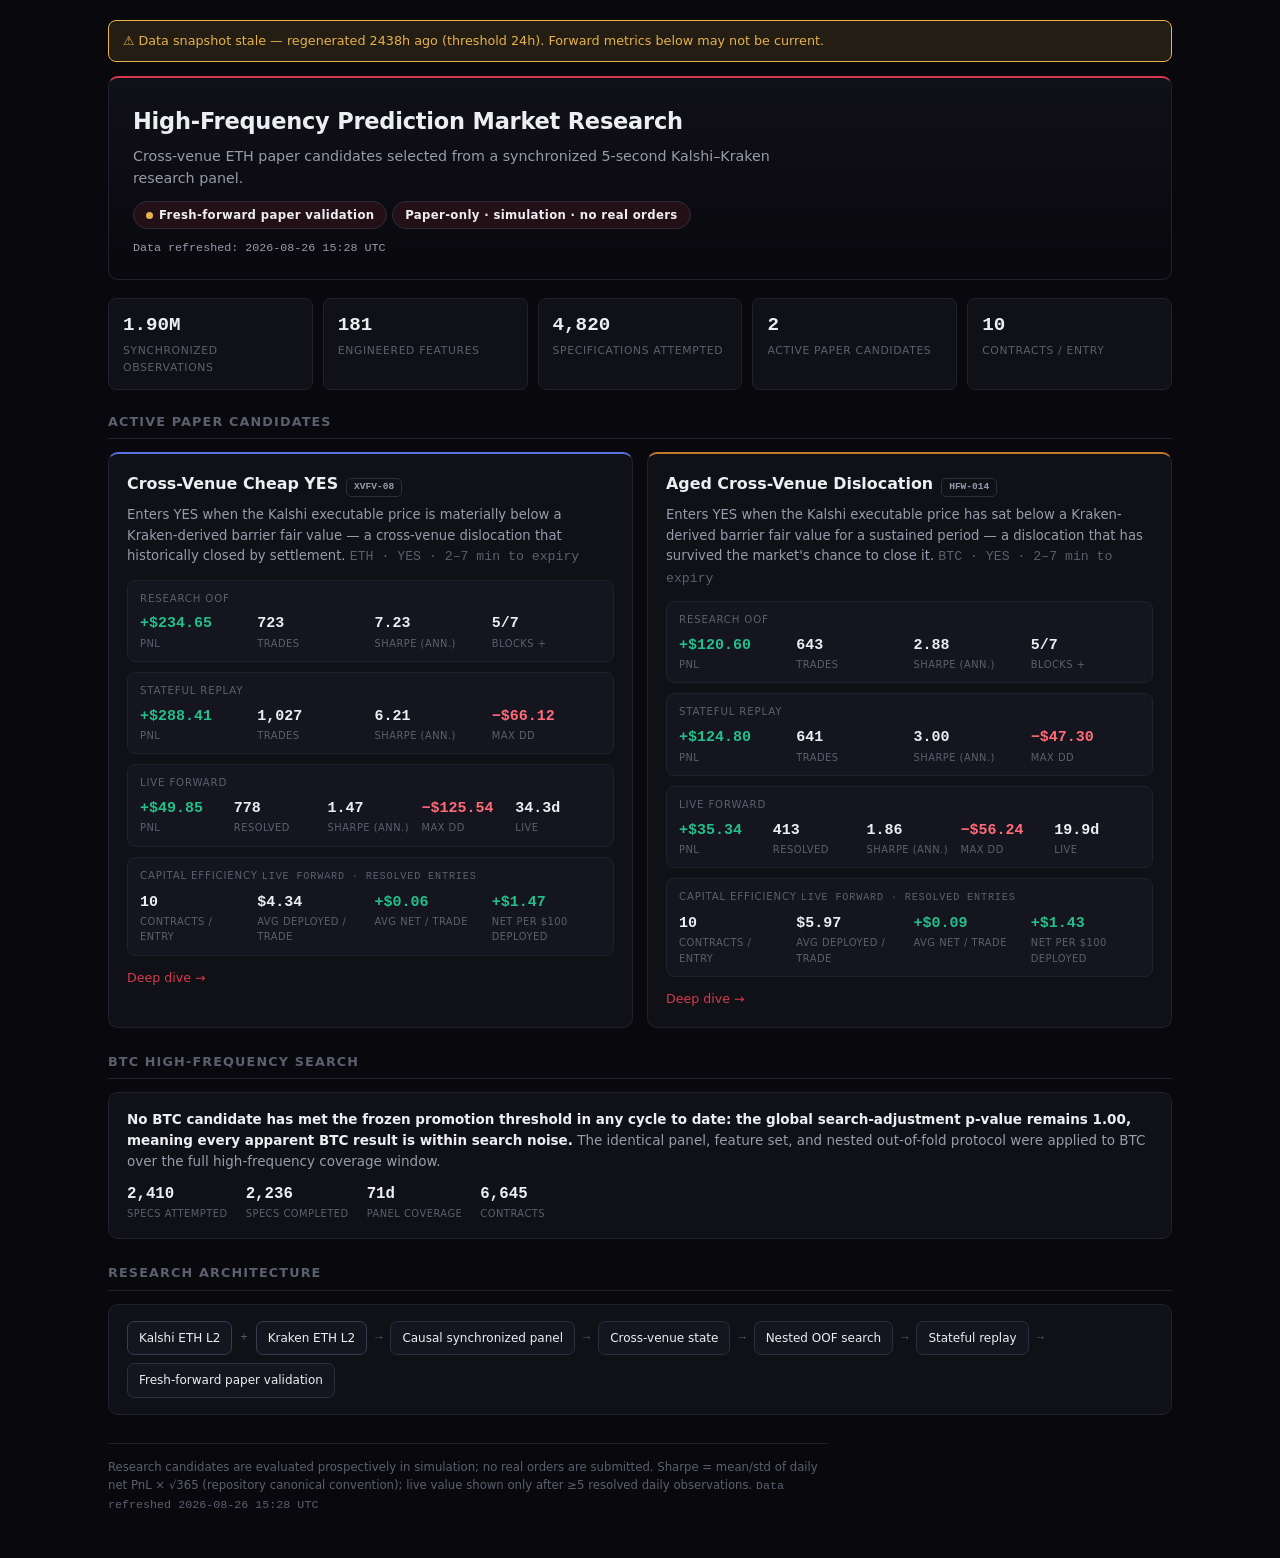
==== dashboard/index.html @ 1d4e5007 "Initial public release Curated public subset of a private prediction-market research system.  Contai" ====
<!DOCTYPE html>
<html lang="en">
<head>
<meta charset="utf-8">
<meta name="viewport" content="width=device-width,initial-scale=1">
<title>High-Frequency Prediction Market Research — WSS</title>
<link rel="stylesheet" href="style.css">
</head>
<body>
<div class="wrap">

<div id="stale-banner" style="display:none"></div>

<div class="hero">
  <h1>High-Frequency Prediction Market Research</h1>
  <p class="sub">Cross-venue ETH paper candidates selected from a synchronized
  5-second Kalshi–Kraken research panel.</p>
  <span class="chip"><span class="dot"></span>Fresh-forward paper validation</span>
  <span class="chip">Paper-only · simulation · no real orders</span>
  <div id="refreshed" class="mono" style="margin-top:10px;font-size:.78em;color:#969cab"></div>
</div>

<div class="metrics">
  <div class="metric"><div class="v" id="hd-obs">—</div><div class="k">Synchronized observations</div></div>
  <div class="metric"><div class="v" id="hd-feat">—</div><div class="k">Engineered features</div></div>
  <div class="metric"><div class="v" id="hd-specs">—</div><div class="k">Specifications attempted</div></div>
  <div class="metric"><div class="v" id="hd-active">—</div><div class="k">Active paper candidates</div></div>
  <div class="metric"><div class="v" id="hd-scale">—</div><div class="k" id="hd-scale-k">Contracts / entry</div></div>
</div>

<section>
  <h3>Active Paper Candidates</h3>
  <div class="cards" id="cards"></div>
</section>


<section>
  <h3>BTC High-Frequency Search</h3>
  <div class="panel">
    <p><b id="btc-outcome">—</b>
    The identical panel, feature set, and nested out-of-fold protocol were applied to BTC
    over the full high-frequency coverage window.</p>
    <div class="btc-facts">
      <div class="m"><div class="v mono" id="btc-att">—</div><div class="k">Specs attempted</div></div>
      <div class="m"><div class="v mono" id="btc-ok">—</div><div class="k">Specs completed</div></div>
      <div class="m"><div class="v mono" id="btc-days">—</div><div class="k">Panel coverage</div></div>
      <div class="m"><div class="v mono" id="btc-ctr">—</div><div class="k">Contracts</div></div>
    </div>
  </div>
</section>

<section>
  <h3>Research Architecture</h3>
  <div class="panel">
    <div class="arch">
      <span class="node src">Kalshi ETH L2</span>
      <span class="plus">+</span>
      <span class="node src">Kraken ETH L2</span>
      <span class="arrow">→</span>
      <span class="node">Causal synchronized panel</span>
      <span class="arrow">→</span>
      <span class="node">Cross-venue state</span>
      <span class="arrow">→</span>
      <span class="node">Nested OOF search</span>
      <span class="arrow">→</span>
      <span class="node">Stateful replay</span>
      <span class="arrow">→</span>
      <span class="node">Fresh-forward paper validation</span>
    </div>
  </div>
</section>

<p class="footer-note">Research candidates are evaluated prospectively in simulation;
no real orders are submitted. <span id="sharpe-note"></span>
<span id="gen-ts" class="mono"></span></p>

</div>
<script>
fetch('hf_forward_v1_data.json').then(r=>r.json()).then(D=>{
  document.getElementById('sharpe-note').textContent = D.sharpe_note + ' ';
  // freshness policy: label the refresh time; flag stale snapshots explicitly
  const gen = new Date(D.generated_utc);
  const ageH = (Date.now() - gen.getTime()) / 3.6e6;
  const fmt = gen.toISOString().slice(0,16).replace('T',' ') + ' UTC';
  document.getElementById('refreshed').textContent = 'Data refreshed: ' + fmt;
  document.getElementById('gen-ts').textContent = 'Data refreshed ' + fmt;
  if (D.headline) {
    document.getElementById('hd-scale').textContent = D.headline.contracts_per_entry ?? '—';
    document.getElementById('hd-scale-k').textContent = D.headline.contracts_per_entry_label || 'Contracts / entry';
  }
  if (ageH > (D.stale_after_hours || 24)) {
    const b = document.getElementById('stale-banner');
    b.style.display = 'block';
    b.style.cssText = 'display:block;border:1px solid #e7b24a;background:rgba(231,178,74,.12);'
      + 'color:#e7b24a;border-radius:8px;padding:10px 14px;margin-bottom:14px;font-size:.85em';
    b.textContent = '⚠ Data snapshot stale — regenerated ' + Math.floor(ageH)
      + 'h ago (threshold ' + (D.stale_after_hours || 24) + 'h). Forward metrics below may not be current.';
  }
  const order = ['xvfv_cheap_yes_hf_v0','hfw017_spx_eth_v0','hfw014_rpq_btc_v0'];
  const cls = {xvfv_cheap_yes_hf_v0:'cand-a', hfw017_spx_eth_v0:'cand-b', hfw014_rpq_btc_v0:'cand-c'};
  const money = v => (v>=0?'+':'−') + '$' + Math.abs(v).toFixed(2);
  const cardHtml = (id,c) => {
    const f=c.forward, r=c.research_oof, p=c.replay;
    const live = f.state==='live';
    const sharpeLive = f.sharpe_ann==null ? '—' : f.sharpe_ann.toFixed(2);
    return `<div class="card ${cls[id]}">
      <h2>${c.title} <span class="code">${c.code}</span></h2>
      <p class="mech">${c.mechanism} <span class="mono" style="color:var(--muted)">${c.asset} · ${c.side} · ${c.window}</span></p>
      <div class="mgroups">
        <div class="mgroup"><div class="glabel">Research OOF</div>
          <div class="mrow">
            <div class="m"><div class="v ${r.pnl_usd>=0?'pos':'neg'}">${money(r.pnl_usd)}</div><div class="k">PnL</div></div>
            <div class="m"><div class="v">${r.trades.toLocaleString()}</div><div class="k">Trades</div></div>
            <div class="m"><div class="v">${r.sharpe_ann.toFixed(2)}</div><div class="k">Sharpe (ann.)</div></div>
            <div class="m"><div class="v">${r.blocks_positive}</div><div class="k">Blocks +</div></div>
          </div></div>
        <div class="mgroup"><div class="glabel">Stateful replay</div>
          <div class="mrow">
            <div class="m"><div class="v ${p.pnl_usd>=0?'pos':'neg'}">${money(p.pnl_usd)}</div><div class="k">PnL</div></div>
            <div class="m"><div class="v">${p.trades.toLocaleString()}</div><div class="k">Trades</div></div>
            <div class="m"><div class="v">${p.sharpe_ann.toFixed(2)}</div><div class="k">Sharpe (ann.)</div></div>
            <div class="m"><div class="v neg">${money(p.max_drawdown_usd)}</div><div class="k">Max DD</div></div>
          </div></div>
        <div class="mgroup"><div class="glabel">Live forward</div>
          <div class="mrow five">
            <div class="m"><div class="v ${live?(f.cum_pnl_usd>=0?'pos':'neg'):'na'}">${money(f.cum_pnl_usd)}</div><div class="k">PnL</div></div>
            <div class="m"><div class="v ${live?'':'na'}">${f.resolved_trades}</div><div class="k">Resolved</div></div>
            <div class="m"><div class="v ${f.sharpe_ann==null?'na':''}">${sharpeLive}</div><div class="k">Sharpe (ann.)</div></div>
            <div class="m"><div class="v ${live?'neg':'na'}">${money(f.max_drawdown_usd)}</div><div class="k">Max DD</div></div>
            <div class="m"><div class="v">${f.days_live!=null?f.days_live+'d':'—'}</div><div class="k">Live</div></div>
          </div>
          ${live? '' : '<div class="await"><span class="dot"></span>Awaiting resolved observations · inception ' + (f.inception_utc||'').slice(0,16).replace('T',' ') + 'Z</div>'}
        </div>
        ${live? `<div class="mgroup"><div class="glabel">Capital efficiency <span class="mono" style="color:var(--muted);font-weight:400">live forward · resolved entries</span></div>
          <div class="mrow">
            <div class="m"><div class="v">${f.contracts_per_entry}</div><div class="k">Contracts / entry</div></div>
            <div class="m"><div class="v">$${(f.avg_capital_deployed_usd??0).toFixed(2)}</div><div class="k">Avg deployed / trade</div></div>
            <div class="m"><div class="v ${f.avg_net_per_trade_usd>=0?'pos':'neg'}">${f.avg_net_per_trade_usd==null?'—':money(f.avg_net_per_trade_usd)}</div><div class="k">Avg net / trade</div></div>
            <div class="m" title="Net paper PnL divided by gross cash deployed across resolved entries. Capital may be reused across sequential trades, so this is a capital-efficiency metric, not a portfolio-period return."><div class="v ${f.net_per_100_deployed>=0?'pos':'neg'}">${f.net_per_100_deployed==null?'—':money(f.net_per_100_deployed)}</div><div class="k">Net per $100 deployed</div></div>
          </div></div>` : ''}
      </div>
      <div class="more"><a href="candidate_${id}.html">Deep dive →</a></div>
    </div>`;
  };
  const activeIds = D.active_candidates || order;
  const keep = ids => order.filter(id => ids.includes(id));
  document.getElementById('cards').innerHTML =
    keep(activeIds).map(id => cardHtml(id, D.candidates[id])).join('');
  const setTxt = (id,v) => { const e=document.getElementById(id); if(e&&v!=null) e.textContent=v; };
  setTxt('hd-obs',   D.headline.synchronized_observations);
  setTxt('hd-feat',  D.headline.engineered_features);
  setTxt('hd-specs', (D.headline.specifications_attempted||0).toLocaleString());
  if (D.btc_section) {
    setTxt('btc-outcome', D.btc_section.outcome);
    setTxt('btc-att',  (D.btc_section.attempted_specs||0).toLocaleString());
    setTxt('btc-ok',   (D.btc_section.successful_specs||0).toLocaleString());
    const pm = /\((\d+) days, ([\d,]+) contracts\)/.exec(D.btc_section.panel||'');
    if (pm) { setTxt('btc-days', pm[1]+'d'); setTxt('btc-ctr', pm[2]); }
  }
  const hdActive = document.getElementById('hd-active');
  if (hdActive) hdActive.textContent = activeIds.length;
});
</script>
</body>
</html>
---- dashboard/style.css ----
/* WSS HF forward dashboard — extends the brand tokens of research_v1.
   Candidate identity colors validated (dataviz six checks, dark surface):
   XVFV-08 #5d6fe0. */
:root{
  --bg:#08080d;--bg2:#101017;--bg3:#15151f;--surface3:#1c1c28;
  --bd:#21212e;--bd2:#2d2d3e;
  --txt:#edeef2;--dim:#969cab;--muted:#5a606e;
  --pos:#23c08a;--neg:#ff6b78;--warn:#e7b24a;
  --accent:#d6394d;--accent-soft:rgba(214,57,77,.12);
  --cand-a:#5d6fe0;--cand-b:#2e9e7a;--cand-c:#c07a2e;
  --mono:'SF Mono','Fira Code','Consolas','Courier New',monospace}
*{box-sizing:border-box;margin:0;padding:0}
html{scroll-behavior:smooth}
body{font-family:system-ui,-apple-system,BlinkMacSystemFont,'Segoe UI',sans-serif;
  background:var(--bg);color:var(--txt);line-height:1.55;font-size:15px;-webkit-text-size-adjust:100%}
a{color:var(--accent);text-decoration:none}a:hover{text-decoration:underline}
a:focus-visible{outline:2px solid var(--accent);outline-offset:2px;border-radius:3px}
.wrap{max-width:1100px;margin:0 auto;padding:20px 18px 44px}
.mono{font-family:var(--mono)}

/* hero */
.hero{border:1px solid var(--bd);border-top:2px solid var(--accent);border-radius:10px;
  background:linear-gradient(180deg,var(--bg2),var(--bg));padding:26px 24px 22px;margin-bottom:18px}
.hero h1{font-size:1.5em;letter-spacing:-.01em;margin-bottom:6px}
.hero .sub{color:var(--dim);max-width:640px;font-size:.95em}
.chip{display:inline-flex;align-items:center;gap:6px;margin-top:12px;padding:4px 12px;
  border:1px solid var(--bd2);border-radius:999px;background:var(--accent-soft);
  color:var(--txt);font-size:.78em;font-weight:600;letter-spacing:.03em}
.chip .dot{width:7px;height:7px;border-radius:50%;background:var(--warn)}

/* headline metric strip */
.metrics{display:grid;grid-template-columns:repeat(auto-fit,minmax(150px,1fr));gap:10px;margin:16px 0 22px}
.metric{border:1px solid var(--bd);border-radius:8px;background:var(--bg2);padding:12px 14px}
.metric .v{font-family:var(--mono);font-size:1.28em;font-weight:700}
.metric .k{color:var(--muted);font-size:.72em;text-transform:uppercase;letter-spacing:.06em;margin-top:2px}

/* candidate cards */
.cards{display:grid;grid-template-columns:repeat(auto-fit,minmax(320px,1fr));gap:14px;margin-bottom:22px}
.card{border:1px solid var(--bd);border-radius:10px;background:var(--bg2);padding:18px;display:flex;flex-direction:column}
.card.cand-a{border-top:2px solid var(--cand-a)}
.card.cand-b{border-top:2px solid var(--cand-b)}
.card.cand-c{border-top:2px solid var(--cand-c)}

.card h2{font-size:1.06em;display:flex;align-items:baseline;gap:8px;flex-wrap:wrap}
.card h2 .code,h1 .code{font-family:var(--mono);font-size:.6em;color:var(--dim);
  border:1px solid var(--bd2);border-radius:5px;padding:1px 7px;vertical-align:middle}
.card .mech{color:var(--dim);font-size:.88em;margin:8px 0 12px}
.mgroups{display:grid;gap:10px}
.mgroup{border:1px solid var(--bd);border-radius:8px;background:var(--bg3);padding:10px 12px}
.mgroup .glabel{font-size:.68em;letter-spacing:.08em;text-transform:uppercase;color:var(--muted);margin-bottom:6px}
.mrow{display:grid;grid-template-columns:repeat(4,1fr);gap:8px}
.mrow.five{grid-template-columns:repeat(5,1fr)}
.m .v{font-family:var(--mono);font-size:1.0em;font-weight:600}
.m .k{color:var(--muted);font-size:.66em;text-transform:uppercase;letter-spacing:.05em}
.v.pos{color:var(--pos)}.v.neg{color:var(--neg)}.v.na{color:var(--muted)}
.await{display:flex;align-items:center;gap:7px;margin-top:8px;color:var(--dim);font-size:.78em}
.await .dot{width:7px;height:7px;border-radius:50%;background:var(--warn);animation:pulse 2.4s infinite}
@keyframes pulse{0%,100%{opacity:1}50%{opacity:.35}}
.card .more{margin-top:12px;font-size:.84em}

/* sections */
section{margin-bottom:24px}
section>h3{font-size:.85em;letter-spacing:.09em;text-transform:uppercase;color:var(--muted);
  border-bottom:1px solid var(--bd);padding-bottom:7px;margin-bottom:13px}
.panel{border:1px solid var(--bd);border-radius:10px;background:var(--bg2);padding:16px 18px}
.panel p{color:var(--dim);font-size:.9em}
.panel p b{color:var(--txt)}
.btc-facts{display:flex;gap:18px;flex-wrap:wrap;margin-top:10px}
.btc-facts .m .v{font-size:1.05em}

/* architecture strip */
.arch{display:flex;align-items:center;gap:8px;flex-wrap:wrap;font-size:.8em}
.arch .node{border:1px solid var(--bd2);border-radius:7px;background:var(--bg3);
  padding:7px 11px;color:var(--txt);white-space:nowrap}
.arch .plus,.arch .arrow{color:var(--muted);font-family:var(--mono)}
.arch .node.src{border-color:#3a3a52}

/* charts */
.chart-box{border:1px solid var(--bd);border-radius:8px;background:var(--bg3);padding:12px;margin-bottom:12px}
.chart-box h4{font-size:.74em;letter-spacing:.07em;text-transform:uppercase;color:var(--muted);margin-bottom:8px}
.chart-empty{display:flex;flex-direction:column;align-items:center;justify-content:center;
  height:150px;color:var(--muted);font-size:.85em;gap:8px}
.chart-empty .dot{width:8px;height:8px;border-radius:50%;background:var(--warn);animation:pulse 2.4s infinite}
svg text{fill:var(--dim);font-family:var(--mono);font-size:10px}
.grid-line{stroke:var(--bd);stroke-width:1}

/* deep-dive layout */
.crumb{font-size:.8em;color:var(--muted);margin-bottom:14px}
.kv{display:grid;grid-template-columns:repeat(auto-fit,minmax(160px,1fr));gap:10px;margin:12px 0}
.footer-note{border-top:1px solid var(--bd);margin-top:28px;padding-top:14px;
  color:var(--muted);font-size:.78em;max-width:720px}
@media(max-width:640px){
  .mrow,.mrow.five{grid-template-columns:repeat(2,1fr)}
  .hero{padding:20px 16px}
  .wrap{padding:14px 12px 34px}
}
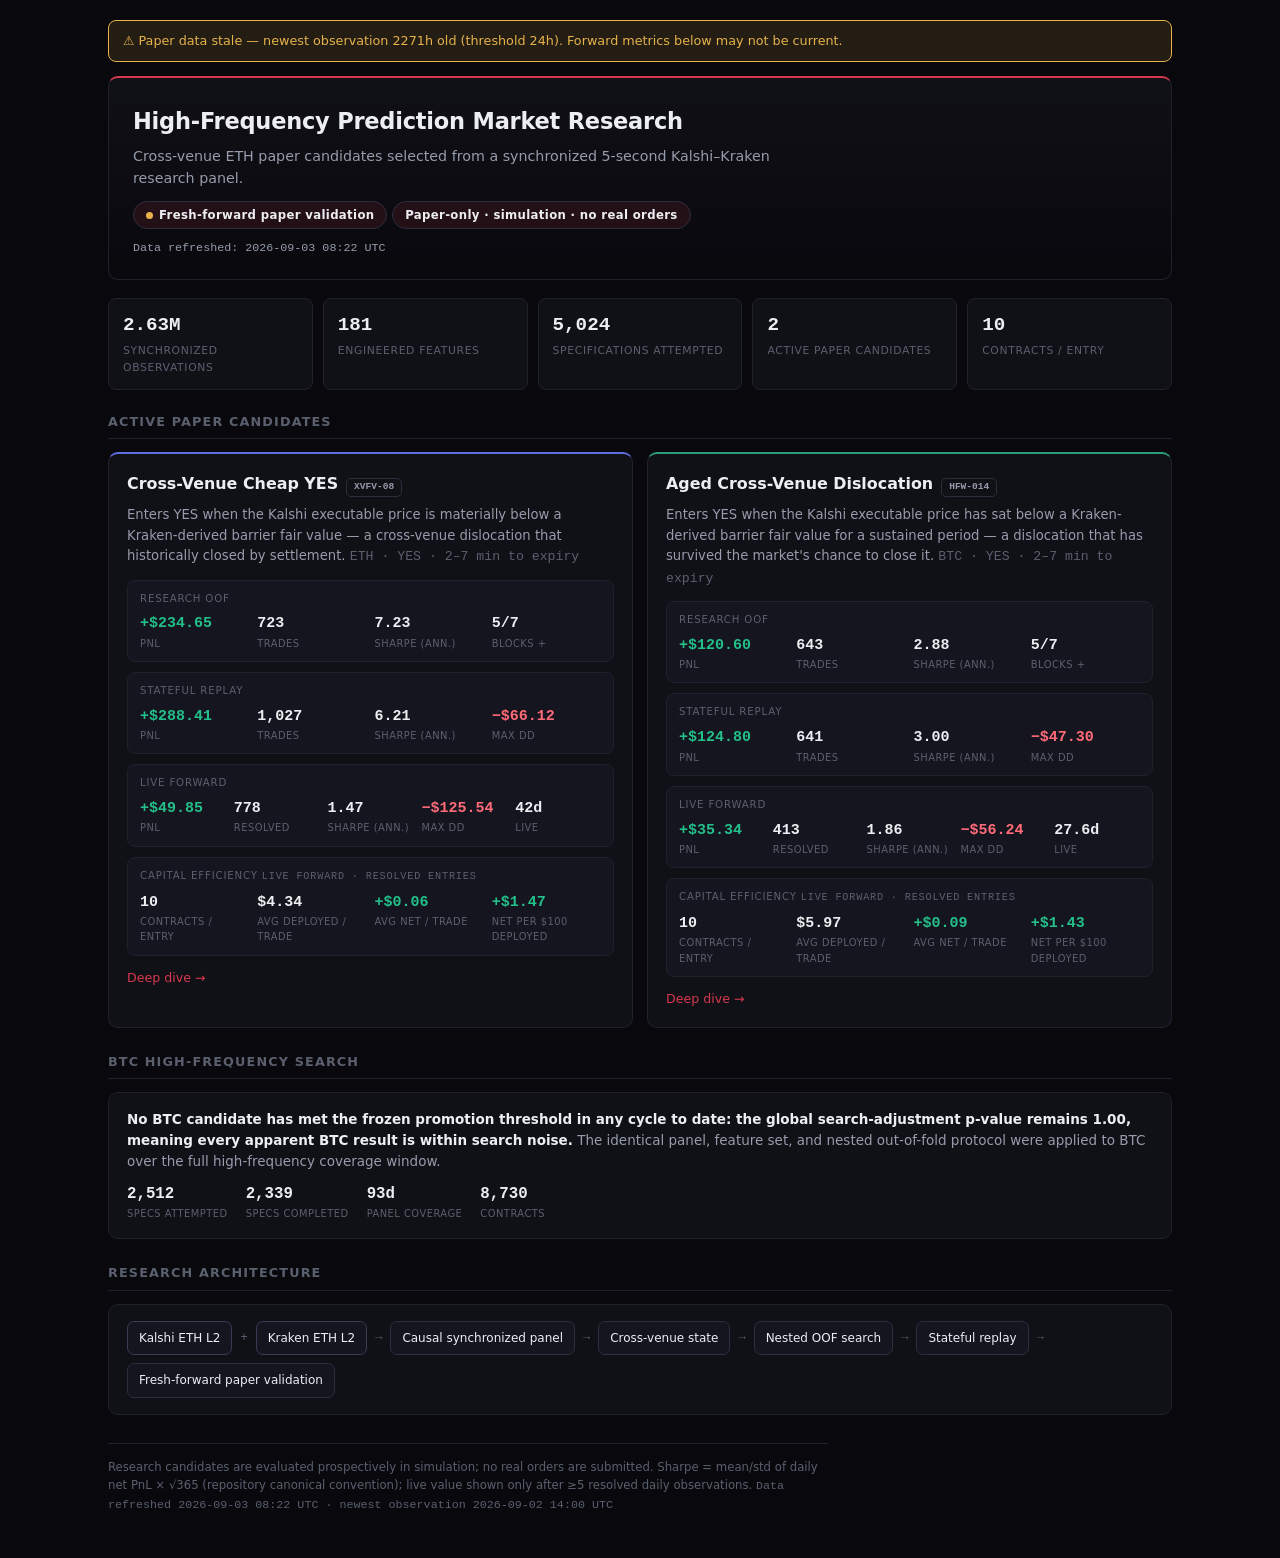
==== commit 6898e260: "publish: refresh dashboard from current paper-forward data The published bundle had been built from " ====
--- a/dashboard/index.html
+++ b/dashboard/index.html
@@ -80,10 +80,19 @@
   document.getElementById('sharpe-note').textContent = D.sharpe_note + ' ';
   // freshness policy: label the refresh time; flag stale snapshots explicitly
   const gen = new Date(D.generated_utc);
-  const ageH = (Date.now() - gen.getTime()) / 3.6e6;
+  // Age against the newest UNDERLYING decision, not against when this
+  // aggregate was rebuilt. Regenerating from stale paper data must not
+  // clear the warning. Falls back to generated_utc for older payloads.
+  const freshnessTs = D.source_latest_utc || D.generated_utc;
+  const ageH = (Date.now() - new Date(freshnessTs).getTime()) / 3.6e6;
   const fmt = gen.toISOString().slice(0,16).replace('T',' ') + ' UTC';
   document.getElementById('refreshed').textContent = 'Data refreshed: ' + fmt;
-  document.getElementById('gen-ts').textContent = 'Data refreshed ' + fmt;
+  // Show both clocks. "Refreshed" is when the aggregate was rebuilt; "newest
+  // observation" is how current the underlying paper data actually is. Showing
+  // only the first is how a rebuild of stale data looks fresh.
+  const srcFmt = new Date(freshnessTs).toISOString().slice(0,16).replace('T',' ') + ' UTC';
+  document.getElementById('gen-ts').textContent =
+    'Data refreshed ' + fmt + ' · newest observation ' + srcFmt;
   if (D.headline) {
     document.getElementById('hd-scale').textContent = D.headline.contracts_per_entry ?? '—';
     document.getElementById('hd-scale-k').textContent = D.headline.contracts_per_entry_label || 'Contracts / entry';
@@ -93,11 +102,19 @@
     b.style.display = 'block';
     b.style.cssText = 'display:block;border:1px solid #e7b24a;background:rgba(231,178,74,.12);'
       + 'color:#e7b24a;border-radius:8px;padding:10px 14px;margin-bottom:14px;font-size:.85em';
-    b.textContent = '⚠ Data snapshot stale — regenerated ' + Math.floor(ageH)
-      + 'h ago (threshold ' + (D.stale_after_hours || 24) + 'h). Forward metrics below may not be current.';
+    b.textContent = '⚠ Paper data stale — newest observation ' + Math.floor(ageH)
+      + 'h old (threshold ' + (D.stale_after_hours || 24) + 'h). Forward metrics below may not be current.';
   }
-  const order = ['xvfv_cheap_yes_hf_v0','hfw017_spx_eth_v0','hfw014_rpq_btc_v0'];
-  const cls = {xvfv_cheap_yes_hf_v0:'cand-a', hfw017_spx_eth_v0:'cand-b', hfw014_rpq_btc_v0:'cand-c'};
+  // Ordering and card classes come from the sanitized payload, never from a
+  // hardcoded list. A static list does not notice a suspension: it is why a
+  // withdrawn candidate's id stayed in this page's source after its data and
+  // page were correctly removed.
+  const order = (D.active_candidates && D.active_candidates.length)
+    ? D.active_candidates
+    : Object.keys(D.candidates || {});
+  const PALETTE = ['cand-a','cand-b','cand-c','cand-d','cand-e'];
+  const cls = {};
+  order.forEach((id, i) => { cls[id] = PALETTE[i % PALETTE.length]; });
   const money = v => (v>=0?'+':'−') + '$' + Math.abs(v).toFixed(2);
   const cardHtml = (id,c) => {
     const f=c.forward, r=c.research_oof, p=c.replay;
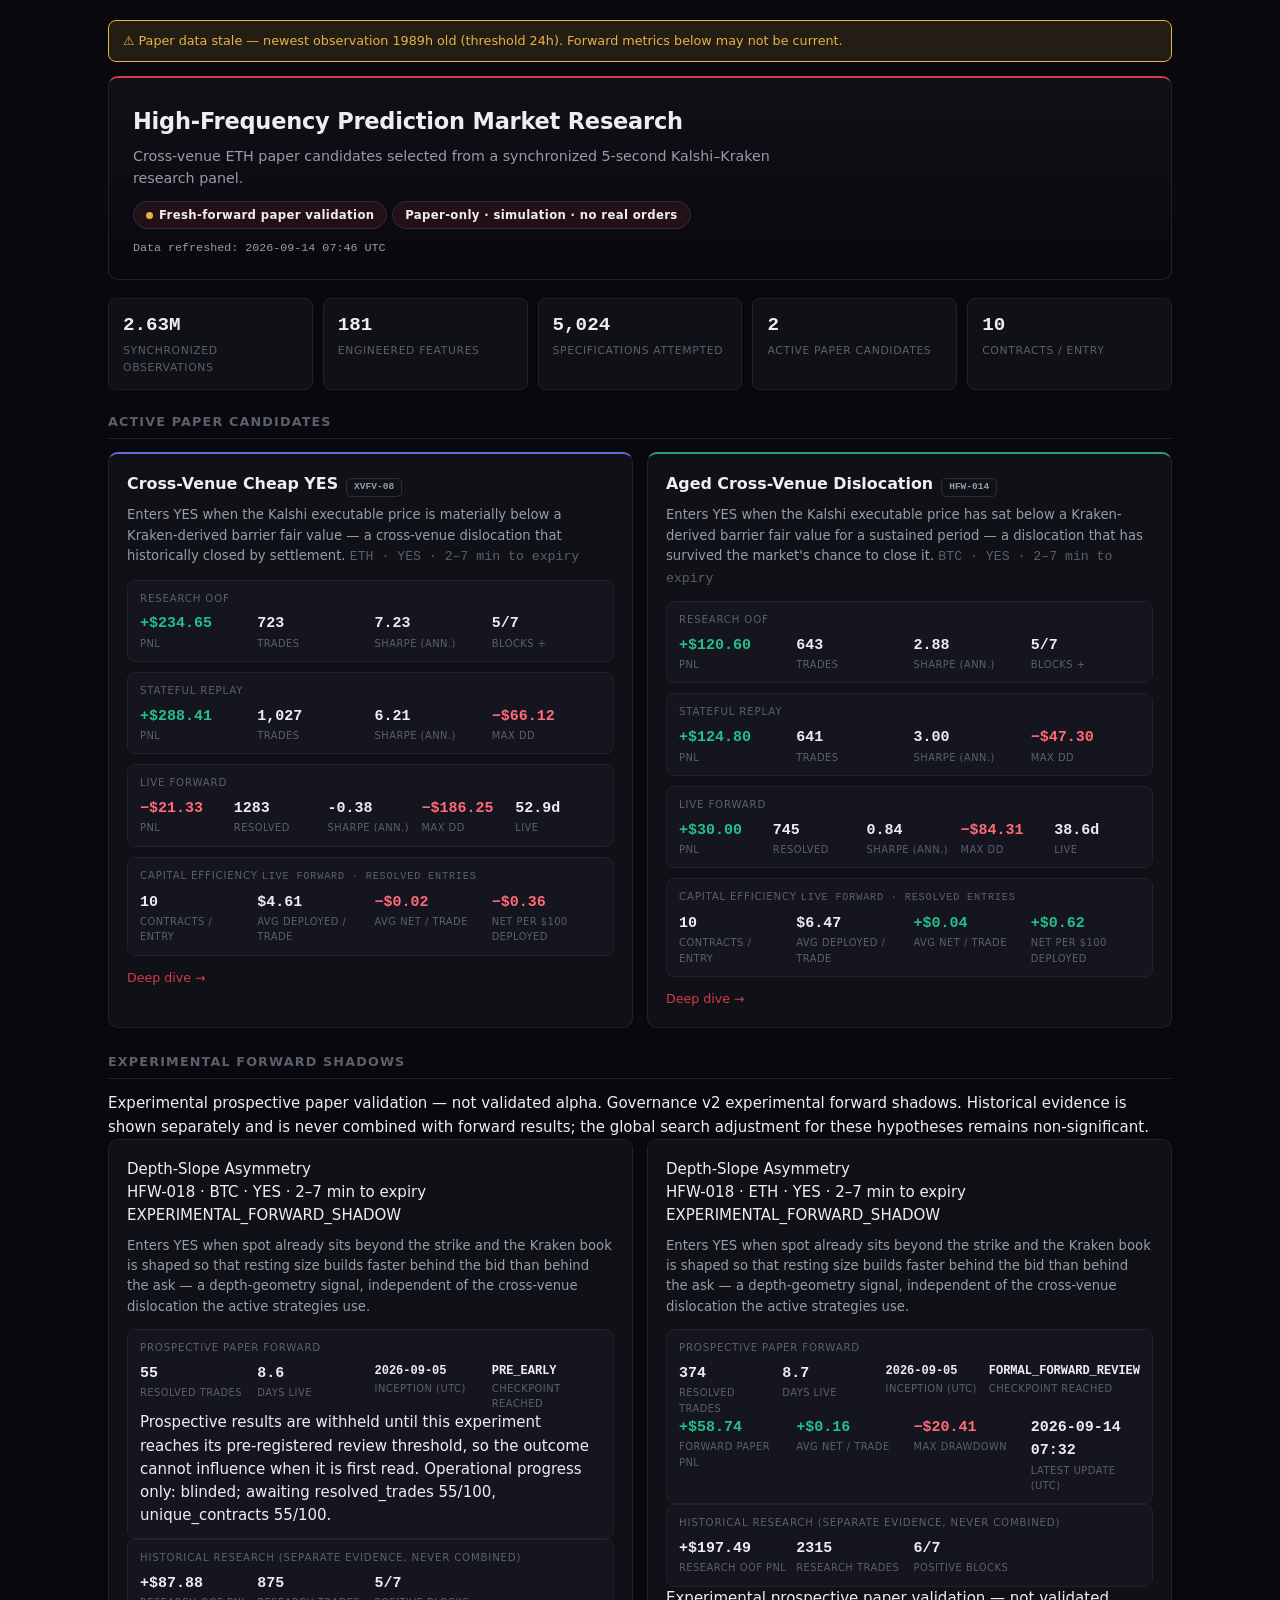
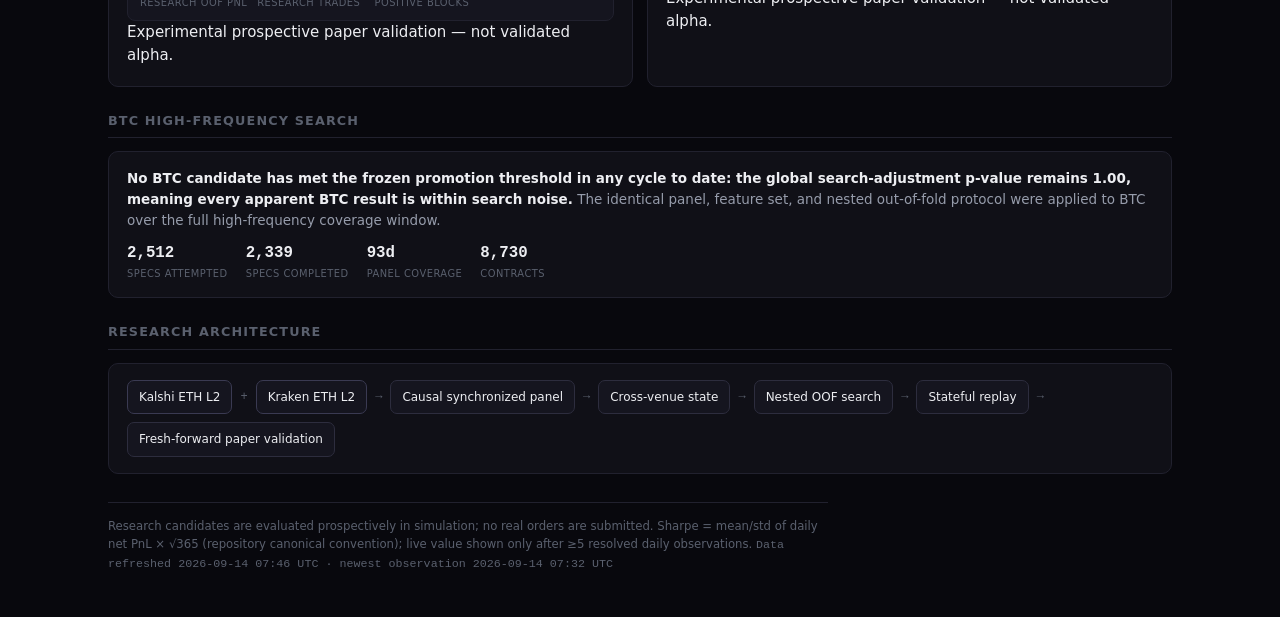
==== commit 8efe8421: "publish dashboard bundle b130a98133832452" ====
--- a/dashboard/index.html
+++ b/dashboard/index.html
@@ -31,6 +31,12 @@
 <section>
   <h3>Active Paper Candidates</h3>
   <div class="cards" id="cards"></div>
+</section>
+
+<section id="experimental-section" style="display:none">
+  <h3>Experimental Forward Shadows</h3>
+  <p class="note" id="experimental-note"></p>
+  <div class="cards" id="exp-cards"></div>
 </section>
 
 
@@ -156,13 +162,64 @@
             <div class="m" title="Net paper PnL divided by gross cash deployed across resolved entries. Capital may be reused across sequential trades, so this is a capital-efficiency metric, not a portfolio-period return."><div class="v ${f.net_per_100_deployed>=0?'pos':'neg'}">${f.net_per_100_deployed==null?'—':money(f.net_per_100_deployed)}</div><div class="k">Net per $100 deployed</div></div>
           </div></div>` : ''}
       </div>
-      <div class="more"><a href="candidate_${id}.html">Deep dive →</a></div>
+      ${c.deep_dive ? `<div class="more"><a href="candidate_${id}.html">Deep dive →</a></div>` : ''}
     </div>`;
   };
   const activeIds = D.active_candidates || order;
   const keep = ids => order.filter(id => ids.includes(id));
   document.getElementById('cards').innerHTML =
     keep(activeIds).map(id => cardHtml(id, D.candidates[id])).join('');
+  // Experimental forward shadows. These are EXPERIMENTS, not strategies:
+  // a blinded shadow shows operational metadata only, and historical research
+  // evidence is kept in its own block so it can never read as forward results.
+  const expIds = D.experimental_candidates || [];
+  if (expIds.length) {
+    const sec = document.getElementById('experimental-section');
+    sec.style.display = '';
+    document.getElementById('experimental-note').textContent =
+      (D.experimental_label || '') + ' ' + (D.experimental_note || '');
+    const expCard = (id) => {
+      const c = D.candidates[id] || {}; const f = c.forward || {};
+      const vis = c.performance_visible === true;
+      const r = c.research_oof || {};
+      return `
+      <div class="card">
+        <div class="chead">
+          <div><div class="ctitle">${c.title||id}</div>
+               <div class="csub">${c.code||''} · ${c.asset||''} · ${c.side||''} · ${c.window||''}</div></div>
+          <div class="badge">${c.lifecycle_status||'EXPERIMENTAL_FORWARD_SHADOW'}</div>
+        </div>
+        <p class="mech">${c.mechanism||''}</p>
+        <div class="mgroup"><div class="glabel">Prospective paper forward</div>
+          <div class="mrow">
+            <div class="m"><div class="v">${f.resolved_trades??'—'}</div><div class="k">Resolved trades</div></div>
+            <div class="m"><div class="v">${f.days_live??'—'}</div><div class="k">Days live</div></div>
+            <div class="m"><div class="v mono" style="font-size:.8em">${(f.inception_utc||'—').slice(0,10)}</div><div class="k">Inception (UTC)</div></div>
+            <div class="m"><div class="v mono" style="font-size:.8em">${c.checkpoint_status||'—'}</div><div class="k">Checkpoint reached</div></div>
+          </div>
+          ${vis ? `<div class="mrow">
+            <div class="m"><div class="v ${f.cum_pnl_usd>=0?'pos':'neg'}">${f.cum_pnl_usd==null?'—':money(f.cum_pnl_usd)}</div><div class="k">Forward paper PnL</div></div>
+            <div class="m"><div class="v ${f.avg_net_per_trade_usd>=0?'pos':'neg'}">${f.avg_net_per_trade_usd==null?'—':money(f.avg_net_per_trade_usd)}</div><div class="k">Avg net / trade</div></div>
+            <div class="m"><div class="v neg">${f.max_drawdown_usd==null?'—':money(f.max_drawdown_usd)}</div><div class="k">Max drawdown</div></div>
+            <div class="m"><div class="v">${f.latest_update_utc?String(f.latest_update_utc).slice(0,16).replace('T',' '):'—'}</div><div class="k">Latest update (UTC)</div></div>
+          </div>`
+          : `<p class="note">Prospective results are withheld until this experiment reaches its
+             pre-registered review threshold, so the outcome cannot influence when it is first read.
+             Operational progress only: ${c.blind_status||''}.</p>`}
+        </div>
+        <div class="mgroup"><div class="glabel">Historical research (separate evidence, never combined)</div>
+          <div class="mrow">
+            <div class="m"><div class="v">${r.pnl_usd==null?'—':money(r.pnl_usd)}</div><div class="k">Research OOF PnL</div></div>
+            <div class="m"><div class="v">${r.trades??'—'}</div><div class="k">Research trades</div></div>
+            <div class="m"><div class="v">${r.blocks_positive??'—'}</div><div class="k">Positive blocks</div></div>
+          </div></div>
+        <p class="note">${c.required_label||''}</p>
+        ${c.deep_dive ? `<div class="more"><a href="candidate_${id}.html">Deep dive →</a></div>` : ''}
+      </div>`;
+    };
+    document.getElementById('exp-cards').innerHTML = expIds.map(expCard).join('');
+  }
+
   const setTxt = (id,v) => { const e=document.getElementById(id); if(e&&v!=null) e.textContent=v; };
   setTxt('hd-obs',   D.headline.synchronized_observations);
   setTxt('hd-feat',  D.headline.engineered_features);
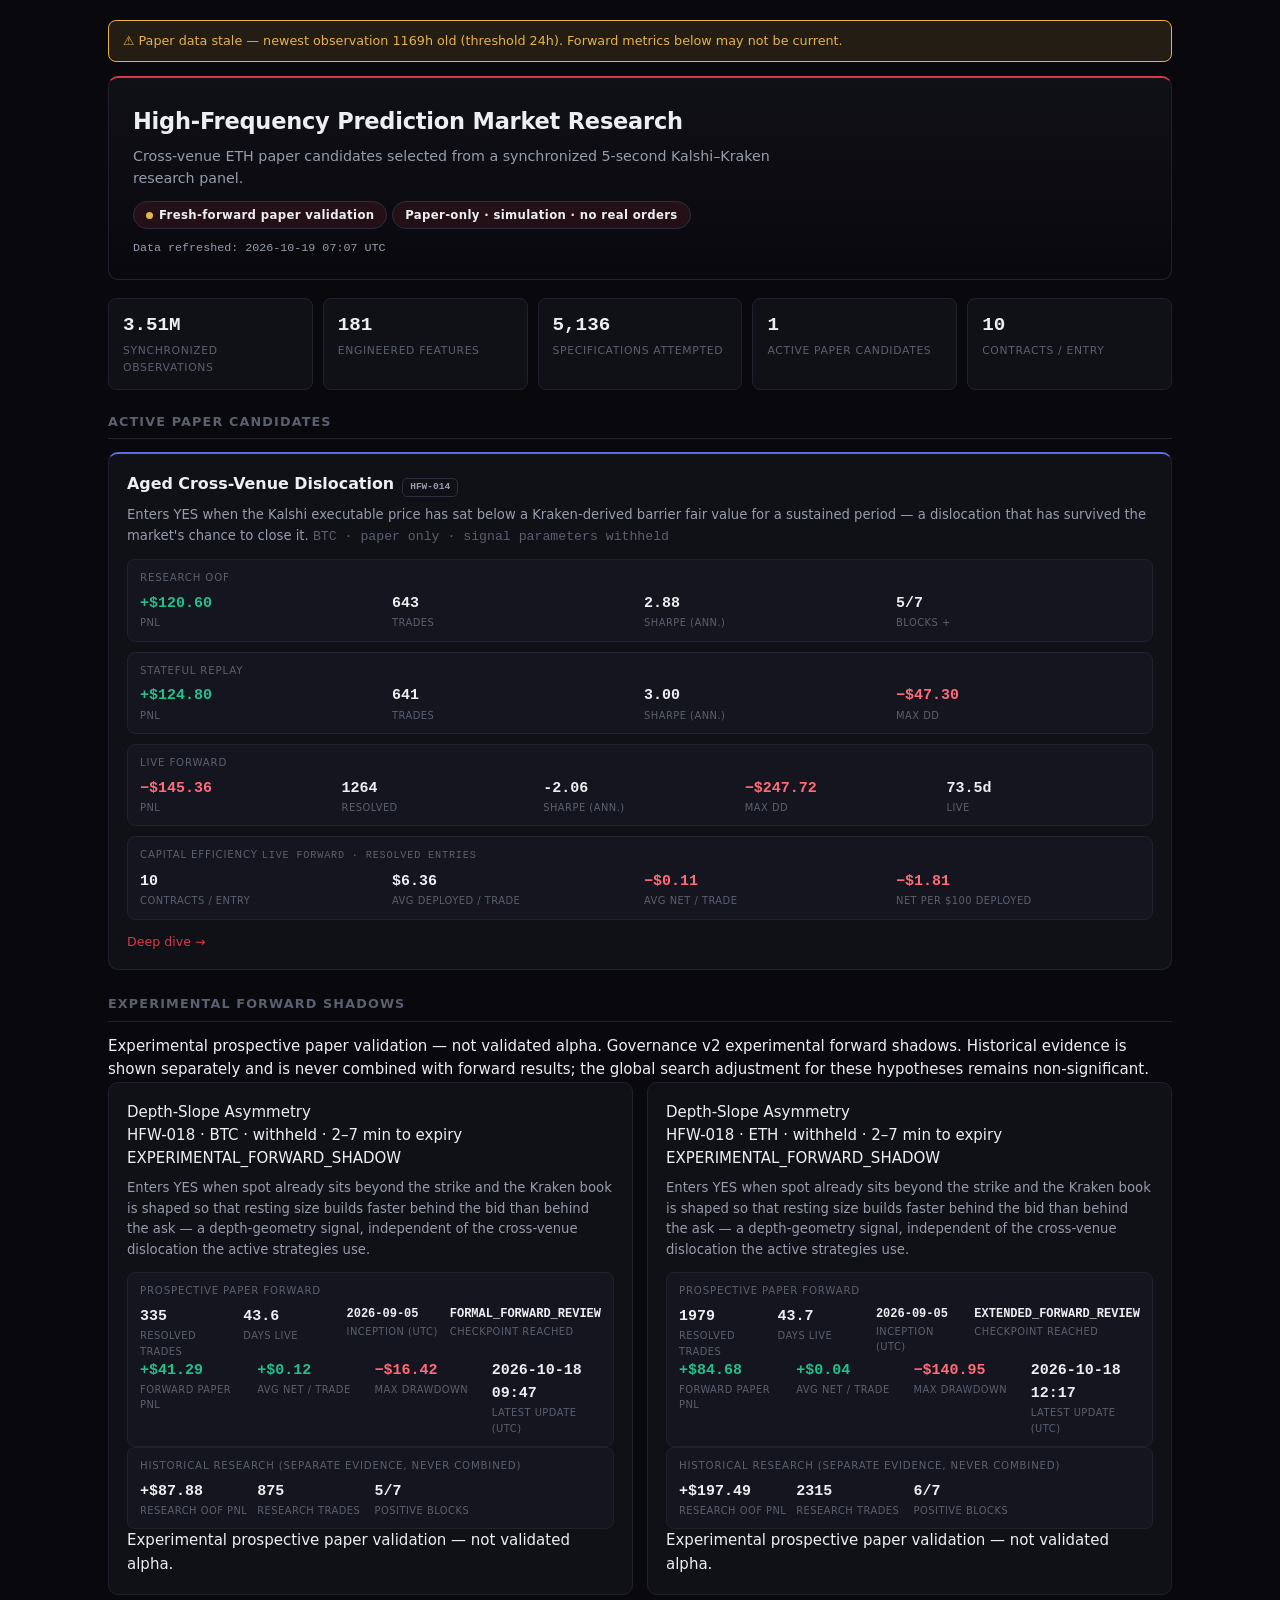
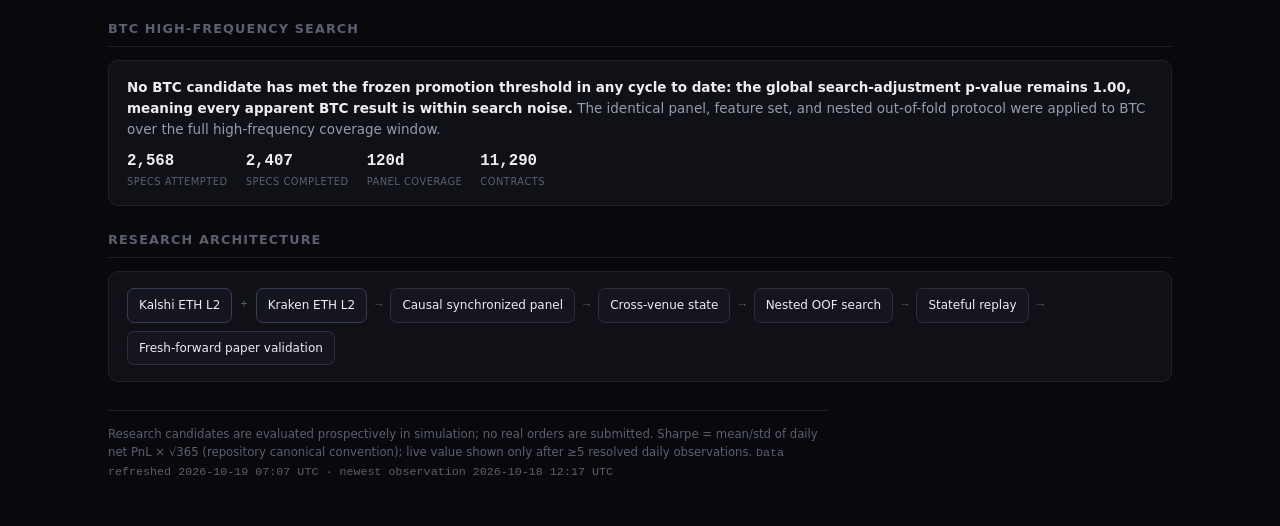
==== commit d2ef39ab: "Avoid exposing entry-side and strategy mechanism on public paper dashboard" ====
--- a/dashboard/index.html
+++ b/dashboard/index.html
@@ -128,7 +128,7 @@
     const sharpeLive = f.sharpe_ann==null ? '—' : f.sharpe_ann.toFixed(2);
     return `<div class="card ${cls[id]}">
       <h2>${c.title} <span class="code">${c.code}</span></h2>
-      <p class="mech">${c.mechanism} <span class="mono" style="color:var(--muted)">${c.asset} · ${c.side} · ${c.window}</span></p>
+      <p class="mech">${c.mechanism} <span class="mono" style="color:var(--muted)">${c.asset} · paper only · signal parameters withheld</span></p>
       <div class="mgroups">
         <div class="mgroup"><div class="glabel">Research OOF</div>
           <div class="mrow">
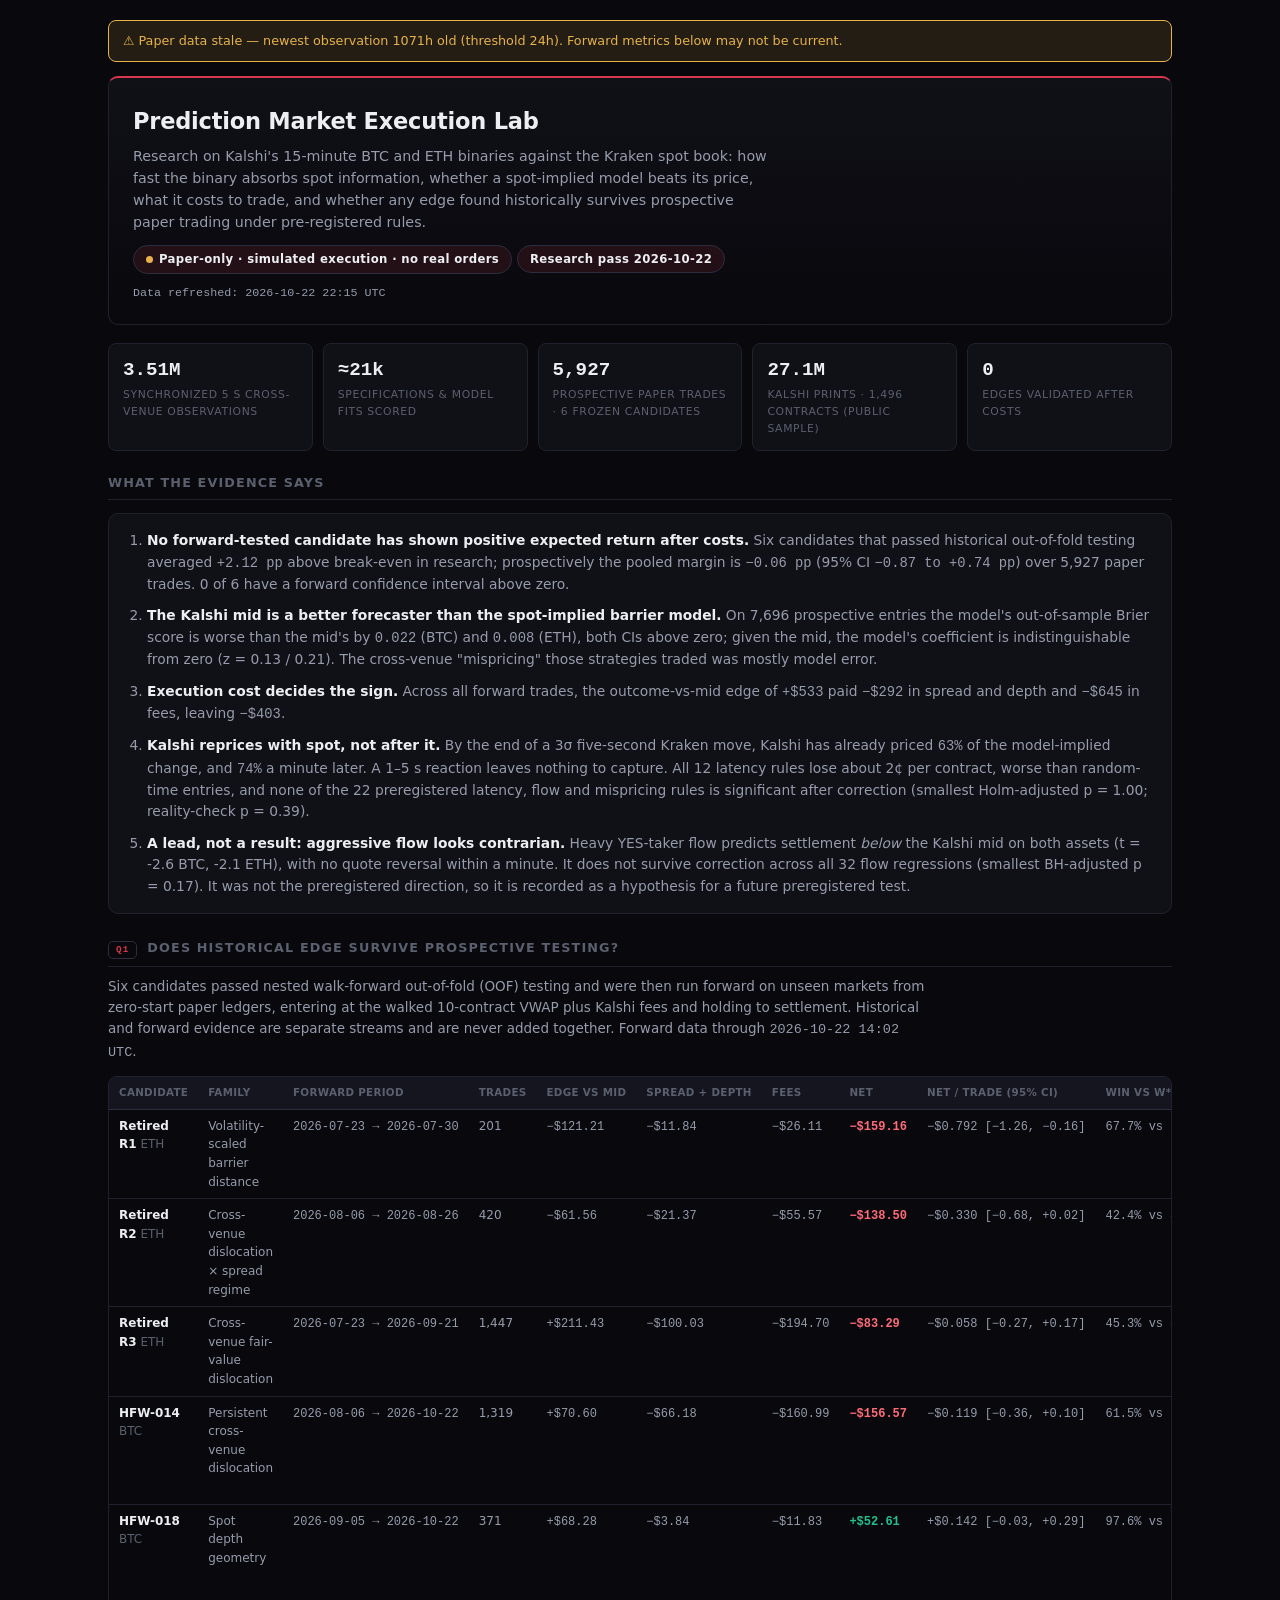
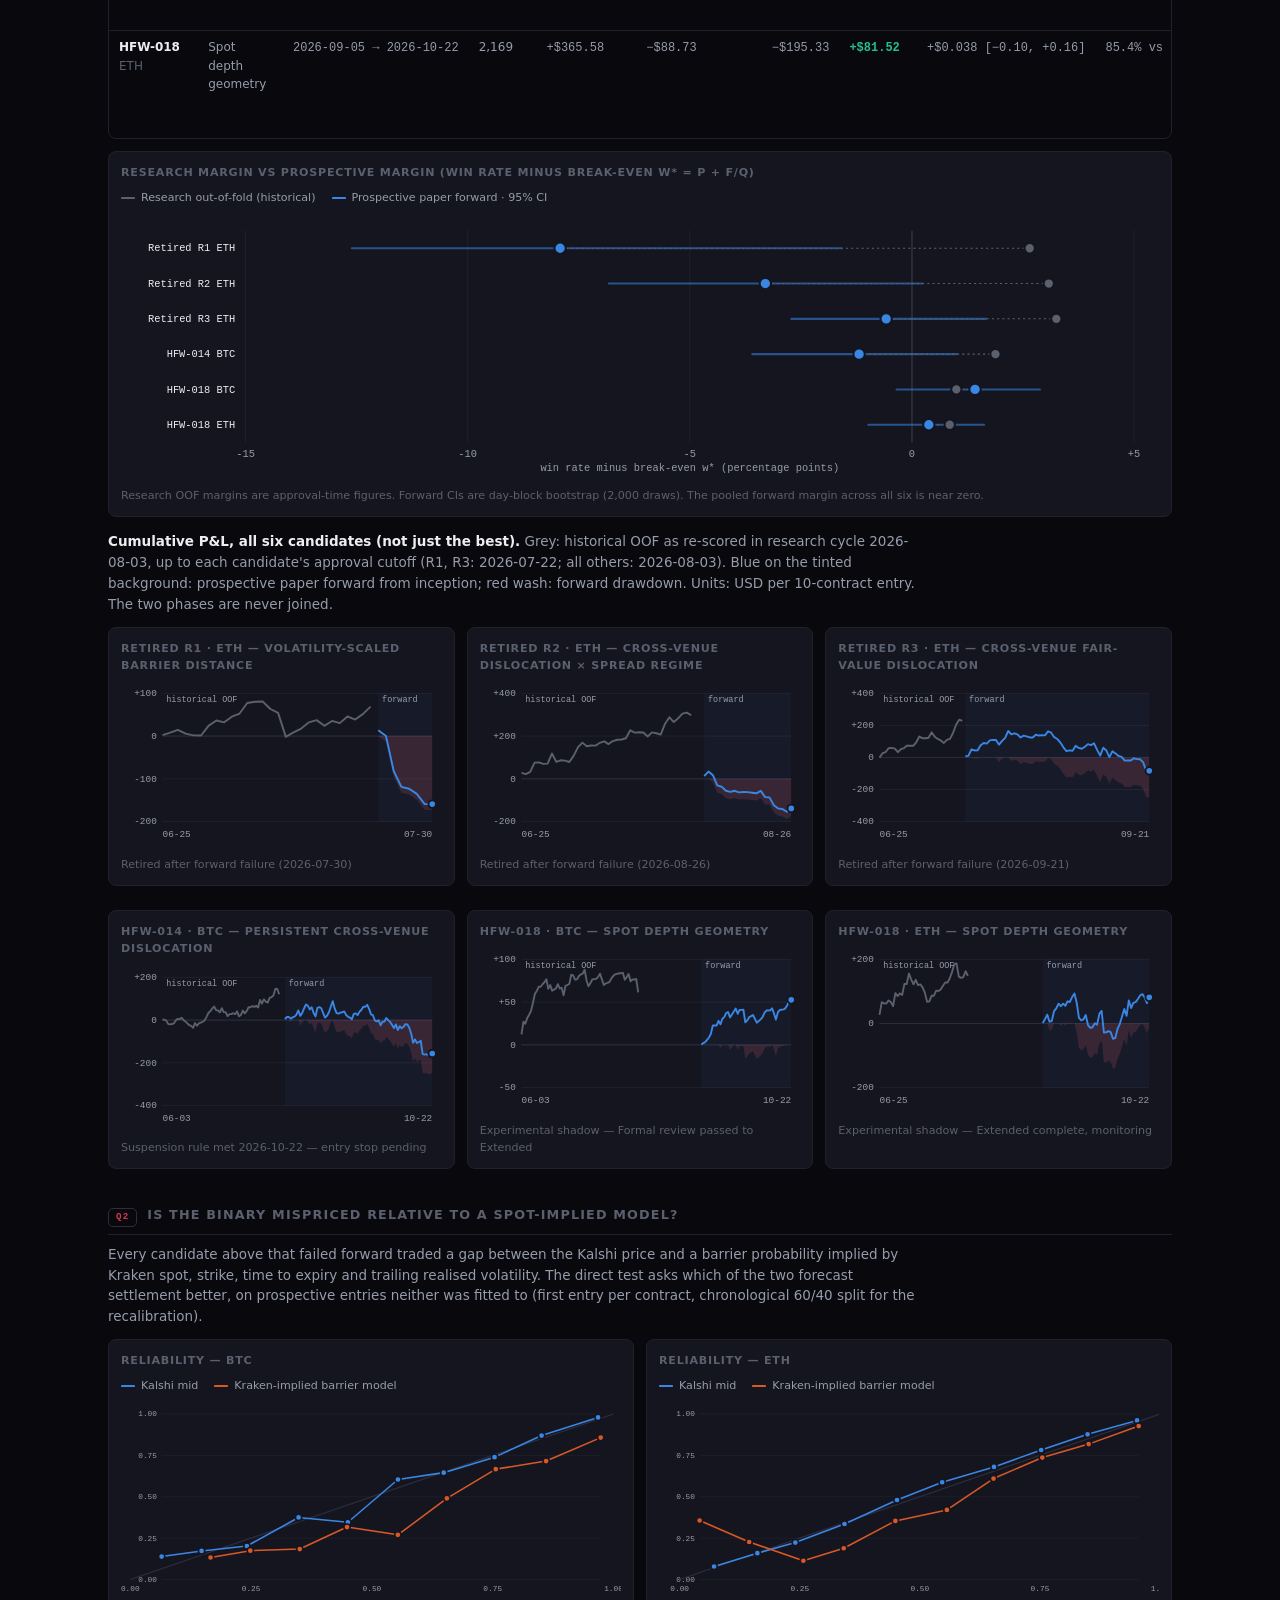
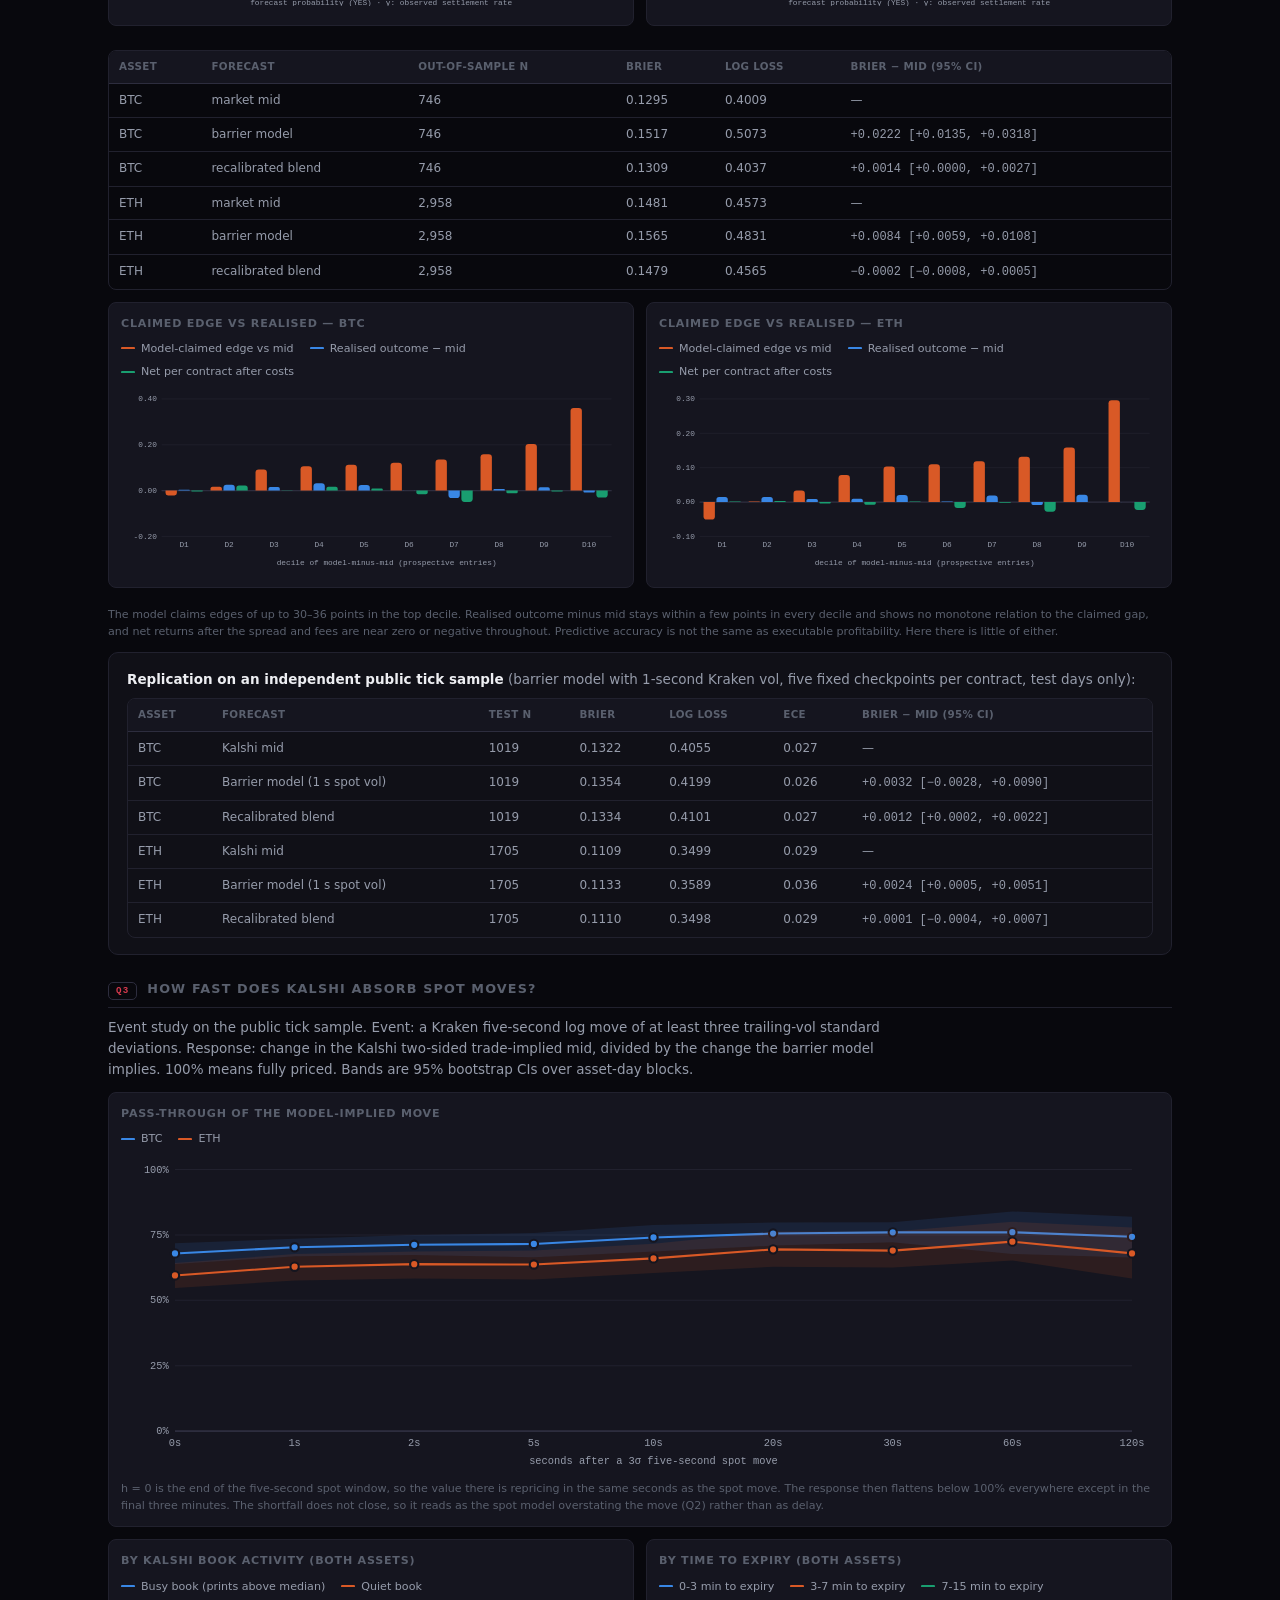
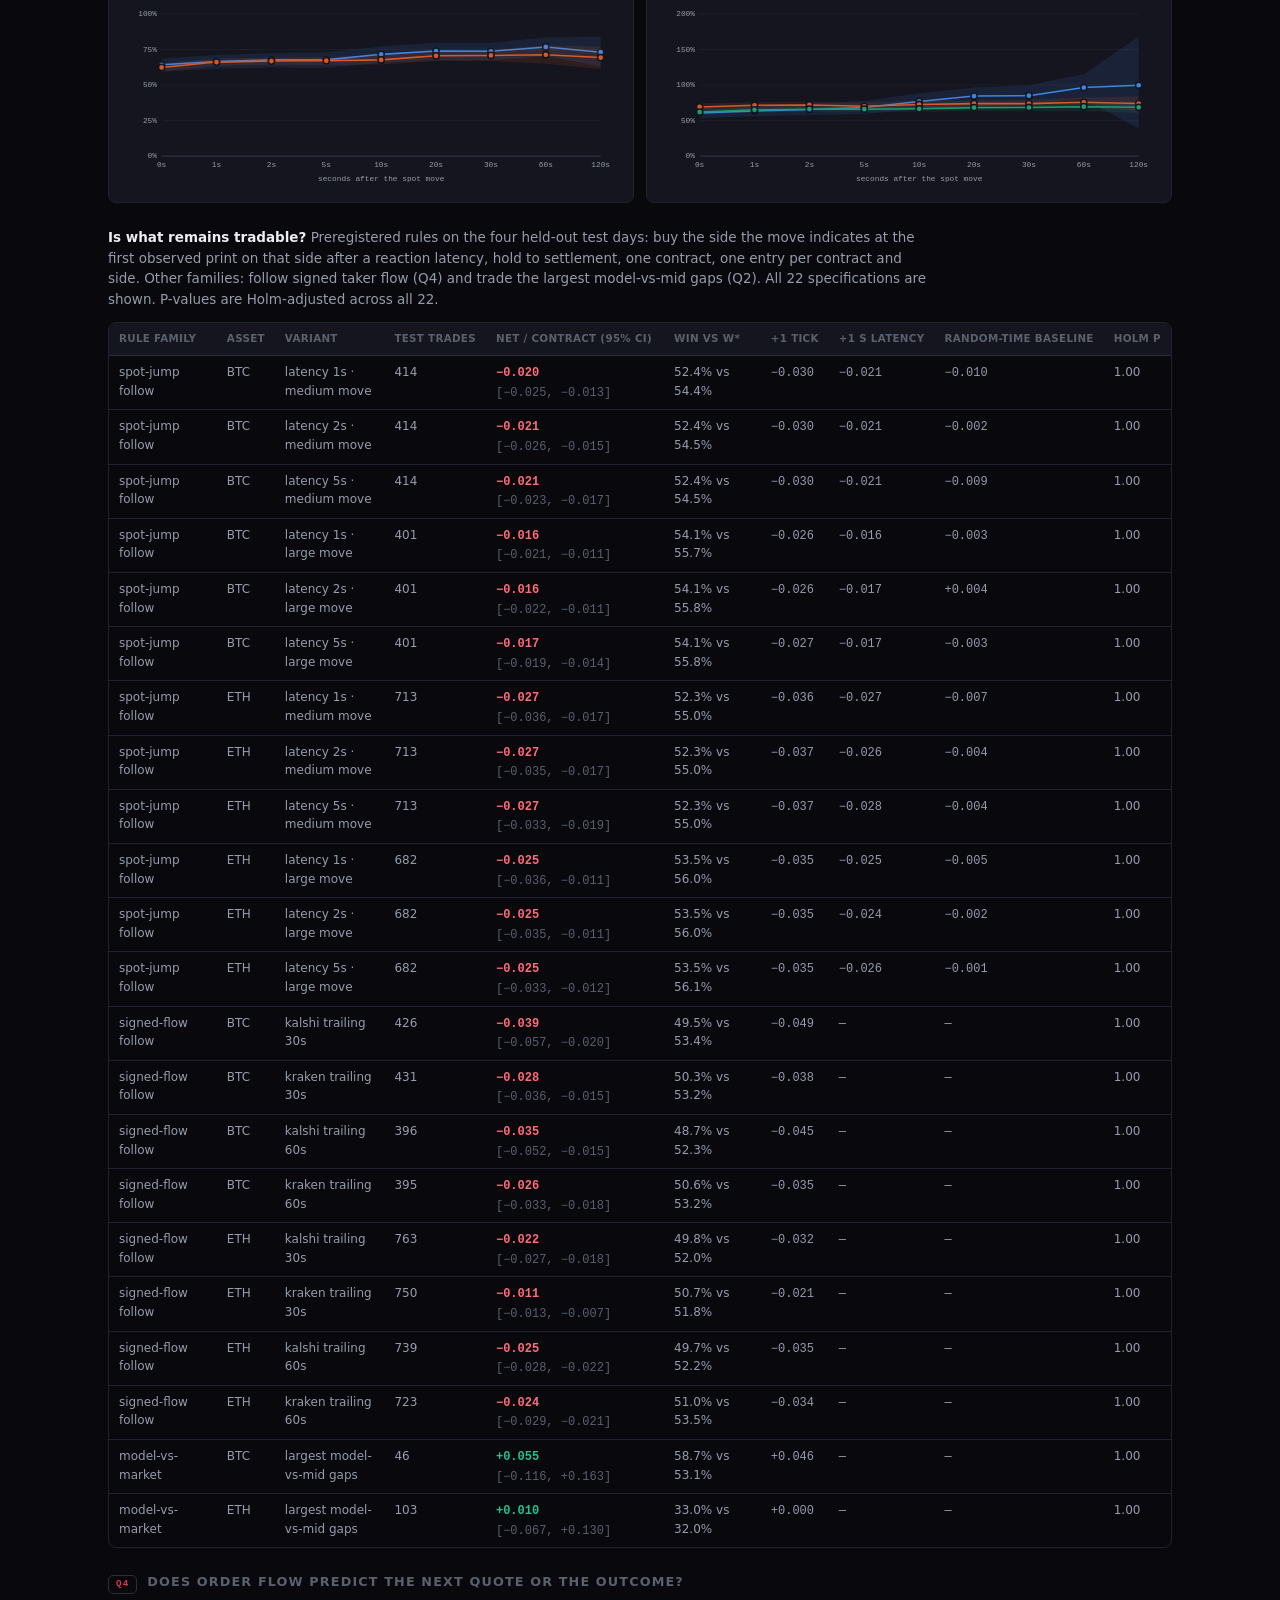
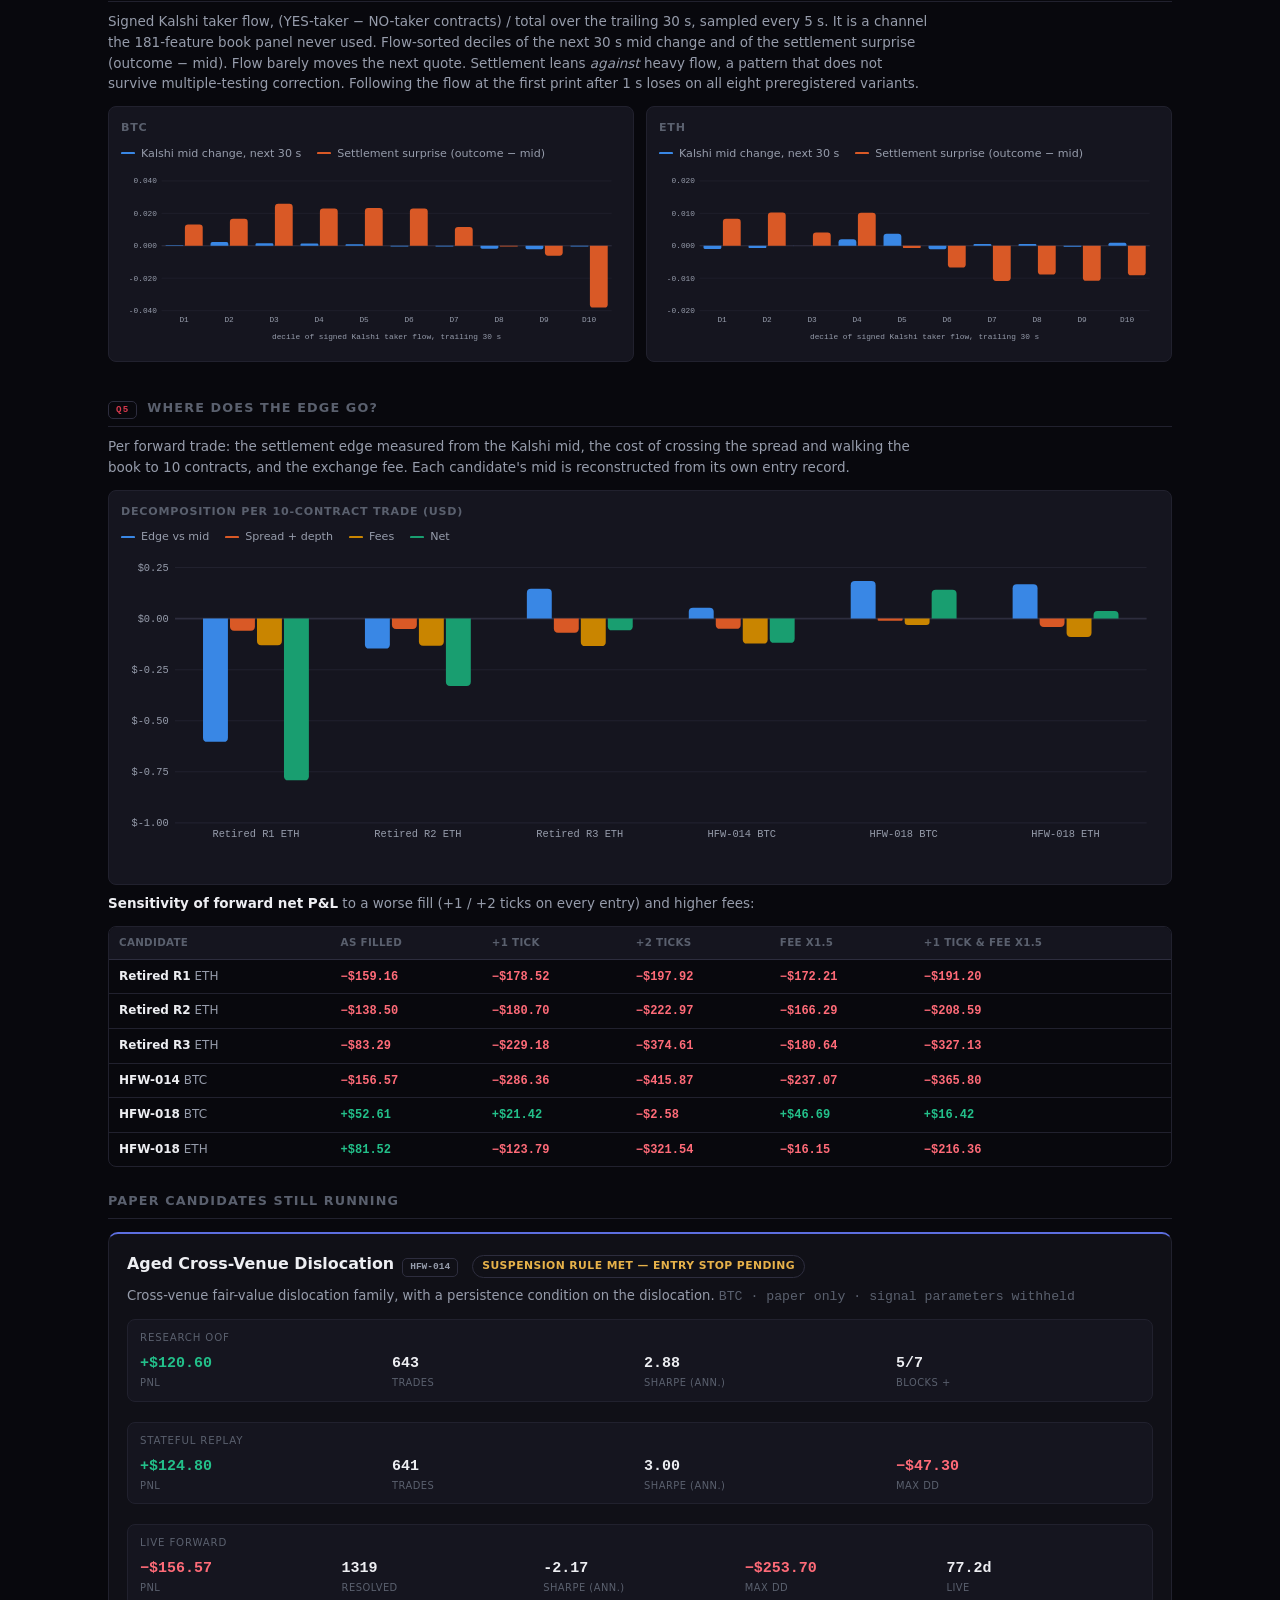
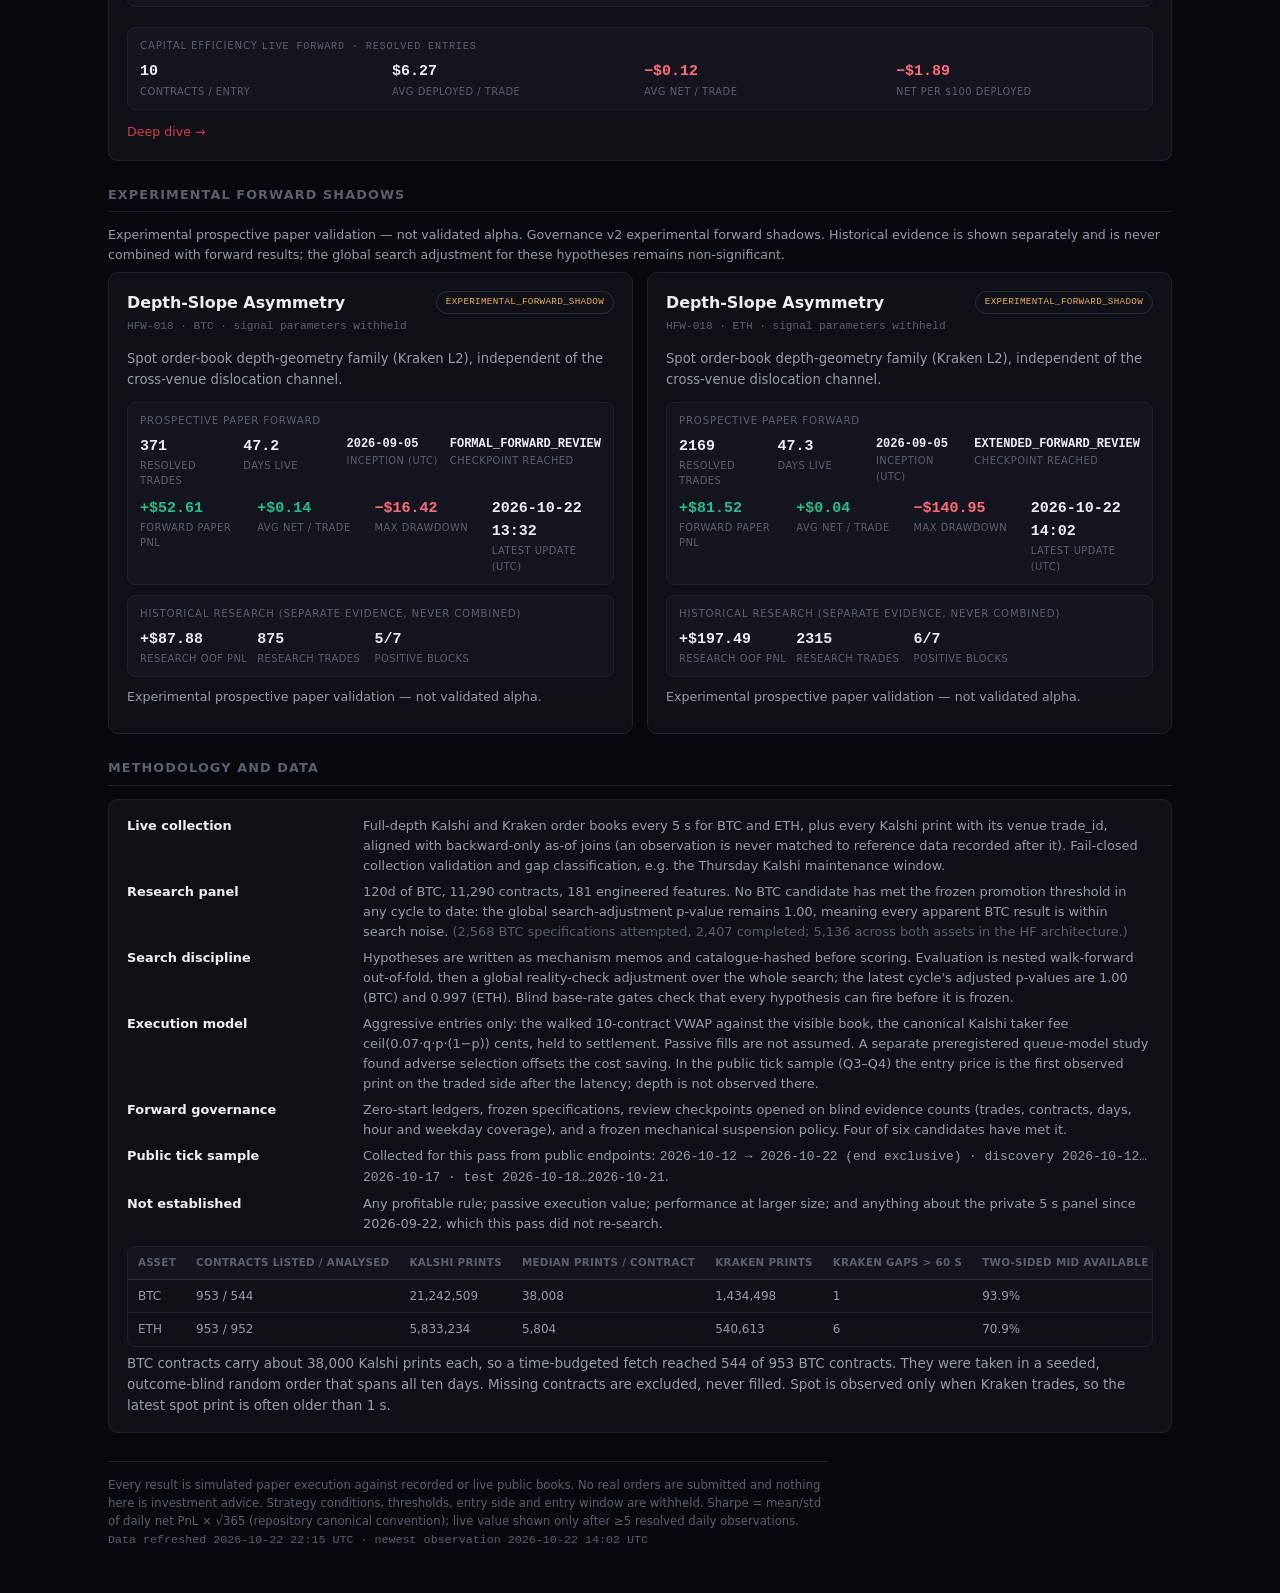
==== commit d6077aa2: "publish dashboard bundle 8017ba0401816bb6 Research pass 2026-10-22: research-question layout (Q1-Q5)" ====
--- a/dashboard/index.html
+++ b/dashboard/index.html
@@ -3,7 +3,8 @@
 <head>
 <meta charset="utf-8">
 <meta name="viewport" content="width=device-width,initial-scale=1">
-<title>High-Frequency Prediction Market Research — WSS</title>
+<title>Prediction Market Execution Lab</title>
+<meta name="description" content="Quantitative research on Kalshi 15-minute BTC/ETH binaries against Kraken spot: price discovery, calibration, execution cost and pre-registered paper-forward validation. Paper trading only.">
 <link rel="stylesheet" href="style.css">
 </head>
 <body>
@@ -12,24 +13,121 @@
 <div id="stale-banner" style="display:none"></div>
 
 <div class="hero">
-  <h1>High-Frequency Prediction Market Research</h1>
-  <p class="sub">Cross-venue ETH paper candidates selected from a synchronized
-  5-second Kalshi–Kraken research panel.</p>
-  <span class="chip"><span class="dot"></span>Fresh-forward paper validation</span>
-  <span class="chip">Paper-only · simulation · no real orders</span>
+  <h1>Prediction Market Execution Lab</h1>
+  <p class="sub">Research on Kalshi's 15-minute BTC and ETH binaries against the Kraken
+  spot book: how fast the binary absorbs spot information, whether a spot-implied
+  model beats its price, what it costs to trade, and whether any edge found
+  historically survives prospective paper trading under pre-registered rules.</p>
+  <span class="chip"><span class="dot"></span>Paper-only · simulated execution · no real orders</span>
+  <span class="chip">Research pass 2026-10-22</span>
   <div id="refreshed" class="mono" style="margin-top:10px;font-size:.78em;color:#969cab"></div>
 </div>
 
 <div class="metrics">
-  <div class="metric"><div class="v" id="hd-obs">—</div><div class="k">Synchronized observations</div></div>
-  <div class="metric"><div class="v" id="hd-feat">—</div><div class="k">Engineered features</div></div>
-  <div class="metric"><div class="v" id="hd-specs">—</div><div class="k">Specifications attempted</div></div>
-  <div class="metric"><div class="v" id="hd-active">—</div><div class="k">Active paper candidates</div></div>
-  <div class="metric"><div class="v" id="hd-scale">—</div><div class="k" id="hd-scale-k">Contracts / entry</div></div>
+  <div class="metric"><div class="v" id="hd-obs">—</div><div class="k">Synchronized 5 s cross-venue observations</div></div>
+  <div class="metric"><div class="v" id="hd-specs-all">—</div><div class="k">Specifications &amp; model fits scored</div></div>
+  <div class="metric"><div class="v" id="hd-fwd-trades">—</div><div class="k">Prospective paper trades · <span id="hd-fwd-cands">—</span> frozen candidates</div></div>
+  <div class="metric"><div class="v" id="hd-prints">—</div><div class="k" id="hd-prints-k">Kalshi prints (public sample)</div></div>
+  <div class="metric"><div class="v">0</div><div class="k">Edges validated after costs</div></div>
 </div>
 
 <section>
-  <h3>Active Paper Candidates</h3>
+  <h3>What the evidence says</h3>
+  <div class="panel" id="rs-findings"><p>Loading…</p></div>
+</section>
+
+<section>
+  <h3 class="qhead"><span class="qtag">Q1</span> Does historical edge survive prospective testing?</h3>
+  <p class="lede">Six candidates passed nested walk-forward out-of-fold (OOF) testing and were
+  then run forward on unseen markets from zero-start paper ledgers, entering at the
+  walked 10-contract VWAP plus Kalshi fees and holding to settlement. Historical and
+  forward evidence are separate streams and are never added together. Forward data
+  through <span class="mono" id="rs-forward-cutoff">—</span>.</p>
+  <div id="rs-fwd-table" style="margin-bottom:12px"></div>
+  <div class="chart-box"><h4>Research margin vs prospective margin (win rate minus break-even w* = p + f/q)</h4><div id="rs-shrink"></div>
+    <p class="cap">Research OOF margins are approval-time figures. Forward CIs are day-block bootstrap (2,000 draws). The pooled forward margin across all six is near zero.</p></div>
+  <p class="lede" style="margin-top:14px"><b>Cumulative P&amp;L, all six candidates (not just the best).</b> Grey: historical OOF
+  as re-scored in research cycle 2026-08-03, up to each candidate's approval cutoff
+  (R1, R3: 2026-07-22; all others: 2026-08-03). Blue on the tinted
+  background: prospective paper forward from inception; red wash: forward drawdown. Units: USD per
+  10-contract entry. The two phases are never joined.</p>
+  <div class="grid3" id="rs-equity"></div>
+</section>
+
+<section>
+  <h3 class="qhead"><span class="qtag">Q2</span> Is the binary mispriced relative to a spot-implied model?</h3>
+  <p class="lede">Every candidate above that failed forward traded a gap between the Kalshi price
+  and a barrier probability implied by Kraken spot, strike, time to expiry and trailing
+  realised volatility. The direct test asks which of the two forecast settlement better, on
+  prospective entries neither was fitted to (first entry per contract, chronological 60/40 split
+  for the recalibration).</p>
+  <div class="grid2">
+    <div class="chart-box"><h4>Reliability — BTC</h4><div id="rs-rel-btc"></div></div>
+    <div class="chart-box"><h4>Reliability — ETH</h4><div id="rs-rel-eth"></div></div>
+  </div>
+  <div id="rs-cal-table" style="margin:12px 0"></div>
+  <div class="grid2">
+    <div class="chart-box"><h4>Claimed edge vs realised — BTC</h4><div id="rs-dec-btc"></div></div>
+    <div class="chart-box"><h4>Claimed edge vs realised — ETH</h4><div id="rs-dec-eth"></div></div>
+  </div>
+  <p class="cap">The model claims edges of up to 30–36 points in the top decile. Realised outcome minus
+  mid stays within a few points in every decile and shows no monotone relation to the claimed gap, and
+  net returns after the spread and fees are near zero or negative throughout. Predictive accuracy is not
+  the same as executable profitability. Here there is little of either.</p>
+  <div class="panel needs-mw" style="margin-top:12px">
+    <p><b>Replication on an independent public tick sample</b> (barrier model with 1-second Kraken vol, five
+    fixed checkpoints per contract, test days only):</p>
+    <div id="rs-mw-cal" style="margin-top:8px"></div>
+  </div>
+</section>
+
+<section>
+  <h3 class="qhead"><span class="qtag">Q3</span> How fast does Kalshi absorb spot moves?</h3>
+  <p class="lede">Event study on the public tick sample. Event: a Kraken five-second log move of at least
+  three trailing-vol standard deviations. Response: change in the Kalshi two-sided trade-implied mid,
+  divided by the change the barrier model implies. 100% means fully priced. Bands are 95% bootstrap
+  CIs over asset-day blocks.</p>
+  <div class="chart-box needs-mw"><h4>Pass-through of the model-implied move</h4><div id="rs-pass"></div>
+    <p class="cap">h = 0 is the end of the five-second spot window, so the value there is repricing in the same seconds as
+    the spot move. The response then flattens below 100% everywhere except in the final three minutes. The shortfall
+    does not close, so it reads as the spot model overstating the move (Q2) rather than as delay.</p></div>
+  <div class="grid2">
+    <div class="chart-box needs-mw"><h4>By Kalshi book activity (both assets)</h4><div id="rs-pass-liq"></div></div>
+    <div class="chart-box needs-mw"><h4>By time to expiry (both assets)</h4><div id="rs-pass-tte"></div></div>
+  </div>
+  <p class="lede" style="margin-top:12px"><b>Is what remains tradable?</b> Preregistered rules on the four held-out test
+  days: buy the side the move indicates at the first observed print on that side after a reaction
+  latency, hold to settlement, one contract, one entry per contract and side. Other families: follow
+  signed taker flow (Q4) and trade the largest model-vs-mid gaps (Q2). All 22 specifications are
+  shown. P-values are Holm-adjusted across all 22.</p>
+  <div id="rs-exec" class="needs-mw"></div>
+</section>
+
+<section>
+  <h3 class="qhead"><span class="qtag">Q4</span> Does order flow predict the next quote or the outcome?</h3>
+  <p class="lede">Signed Kalshi taker flow, (YES-taker − NO-taker contracts) / total over the trailing 30 s,
+  sampled every 5 s. It is a channel the 181-feature book panel never used. Flow-sorted deciles of the next
+  30 s mid change and of the settlement surprise (outcome − mid). Flow barely moves the next quote. Settlement
+  leans <i>against</i> heavy flow, a pattern that does not survive multiple-testing correction. Following the
+  flow at the first print after 1 s loses on all eight preregistered variants.</p>
+  <div class="grid2">
+    <div class="chart-box needs-mw"><h4>BTC</h4><div id="rs-flow-btc"></div></div>
+    <div class="chart-box needs-mw"><h4>ETH</h4><div id="rs-flow-eth"></div></div>
+  </div>
+</section>
+
+<section>
+  <h3 class="qhead"><span class="qtag">Q5</span> Where does the edge go?</h3>
+  <p class="lede">Per forward trade: the settlement edge measured from the Kalshi mid, the
+  cost of crossing the spread and walking the book to 10 contracts, and the exchange fee. Each
+  candidate's mid is reconstructed from its own entry record.</p>
+  <div class="chart-box"><h4>Decomposition per 10-contract trade (USD)</h4><div id="rs-costs"></div></div>
+  <p class="lede"><b>Sensitivity of forward net P&amp;L</b> to a worse fill (+1 / +2 ticks on every entry) and higher fees:</p>
+  <div id="rs-sens"></div>
+</section>
+
+<section>
+  <h3>Paper candidates still running</h3>
   <div class="cards" id="cards"></div>
 </section>
 
@@ -39,45 +137,45 @@
   <div class="cards" id="exp-cards"></div>
 </section>
 
-
-<section>
-  <h3>BTC High-Frequency Search</h3>
-  <div class="panel">
-    <p><b id="btc-outcome">—</b>
-    The identical panel, feature set, and nested out-of-fold protocol were applied to BTC
-    over the full high-frequency coverage window.</p>
-    <div class="btc-facts">
-      <div class="m"><div class="v mono" id="btc-att">—</div><div class="k">Specs attempted</div></div>
-      <div class="m"><div class="v mono" id="btc-ok">—</div><div class="k">Specs completed</div></div>
-      <div class="m"><div class="v mono" id="btc-days">—</div><div class="k">Panel coverage</div></div>
-      <div class="m"><div class="v mono" id="btc-ctr">—</div><div class="k">Contracts</div></div>
-    </div>
-  </div>
-</section>
-
-<section>
-  <h3>Research Architecture</h3>
-  <div class="panel">
-    <div class="arch">
-      <span class="node src">Kalshi ETH L2</span>
-      <span class="plus">+</span>
-      <span class="node src">Kraken ETH L2</span>
-      <span class="arrow">→</span>
-      <span class="node">Causal synchronized panel</span>
-      <span class="arrow">→</span>
-      <span class="node">Cross-venue state</span>
-      <span class="arrow">→</span>
-      <span class="node">Nested OOF search</span>
-      <span class="arrow">→</span>
-      <span class="node">Stateful replay</span>
-      <span class="arrow">→</span>
-      <span class="node">Fresh-forward paper validation</span>
-    </div>
-  </div>
-</section>
-
-<p class="footer-note">Research candidates are evaluated prospectively in simulation;
-no real orders are submitted. <span id="sharpe-note"></span>
+<section>
+  <h3>Methodology and data</h3>
+  <div class="panel method">
+    <dl>
+      <dt>Live collection</dt><dd>Full-depth Kalshi and Kraken order books every 5 s for BTC and ETH, plus
+        every Kalshi print with its venue trade_id, aligned with backward-only as-of joins (an observation is
+        never matched to reference data recorded after it). Fail-closed collection validation and gap
+        classification, e.g. the Thursday Kalshi maintenance window.</dd>
+      <dt>Research panel</dt><dd><span id="btc-days">—</span> of BTC, <span id="btc-ctr">—</span> contracts,
+        181 engineered features. <span id="btc-outcome">—</span>
+        <span class="muted">(<span id="btc-att">—</span> BTC specifications attempted, <span id="btc-ok">—</span> completed; <span id="hd-specs">—</span> across both assets in the HF architecture.)</span></dd>
+      <dt>Search discipline</dt><dd>Hypotheses are written as mechanism memos and catalogue-hashed before
+        scoring. Evaluation is nested walk-forward out-of-fold, then a global reality-check adjustment over the
+        whole search; the latest cycle's adjusted p-values are 1.00 (BTC) and 0.997 (ETH).
+        Blind base-rate gates check that every hypothesis can fire before it is frozen.</dd>
+      <dt>Execution model</dt><dd>Aggressive entries only: the walked 10-contract VWAP against the visible book,
+        the canonical Kalshi taker fee ceil(0.07·q·p·(1−p)) cents, held to settlement. Passive fills are not
+        assumed. A separate preregistered queue-model study found adverse selection offsets the cost saving.
+        In the public tick sample (Q3–Q4) the entry price is the first observed print on the traded side after
+        the latency; depth is not observed there.</dd>
+      <dt>Forward governance</dt><dd>Zero-start ledgers, frozen specifications, review checkpoints opened on
+        blind evidence counts (trades, contracts, days, hour and weekday coverage), and a frozen mechanical
+        suspension policy. Four of six candidates have met it.</dd>
+      <dt>Public tick sample</dt><dd>Collected for this pass from public endpoints: <span class="mono" id="rs-mw-window">—</span>.</dd>
+      <dt>Not established</dt><dd>Any profitable rule; passive execution value; performance at larger size; and
+        anything about the private 5 s panel since 2026-09-22, which this pass did not re-search.</dd>
+    </dl>
+    <div id="rs-coverage" style="margin-top:12px" class="needs-mw"></div>
+    <p class="cap">BTC contracts carry about 38,000 Kalshi prints each, so a time-budgeted fetch reached 544 of 953 BTC
+    contracts. They were taken in a seeded, outcome-blind random order that spans all ten days. Missing contracts are
+    excluded, never filled. Spot is observed only when Kraken trades, so the latest spot print is often older than 1 s.</p>
+  </div>
+</section>
+
+<div class="metric" style="display:none"><div class="v" id="hd-feat"></div><div class="v" id="hd-active"></div><div class="v" id="hd-scale"></div><div class="k" id="hd-scale-k"></div></div>
+
+<p class="footer-note">Every result is simulated paper execution against recorded or live public books. No
+real orders are submitted and nothing here is investment advice. Strategy conditions, thresholds, entry side
+and entry window are withheld. <span id="sharpe-note"></span>
 <span id="gen-ts" class="mono"></span></p>
 
 </div>
@@ -127,7 +225,7 @@
     const live = f.state==='live';
     const sharpeLive = f.sharpe_ann==null ? '—' : f.sharpe_ann.toFixed(2);
     return `<div class="card ${cls[id]}">
-      <h2>${c.title} <span class="code">${c.code}</span></h2>
+      <h2>${c.title} <span class="code">${c.code}</span>${c.status && c.status!=='Active paper candidate' ? `<span class="status-pill">${c.status}</span>` : ''}</h2>
       <p class="mech">${c.mechanism} <span class="mono" style="color:var(--muted)">${c.asset} · paper only · signal parameters withheld</span></p>
       <div class="mgroups">
         <div class="mgroup"><div class="glabel">Research OOF</div>
@@ -186,7 +284,7 @@
       <div class="card">
         <div class="chead">
           <div><div class="ctitle">${c.title||id}</div>
-               <div class="csub">${c.code||''} · ${c.asset||''} · ${c.side||''} · ${c.window||''}</div></div>
+               <div class="csub">${c.code||''} · ${c.asset||''} · signal parameters withheld</div></div>
           <div class="badge">${c.lifecycle_status||'EXPERIMENTAL_FORWARD_SHADOW'}</div>
         </div>
         <p class="mech">${c.mechanism||''}</p>
@@ -235,5 +333,6 @@
   if (hdActive) hdActive.textContent = activeIds.length;
 });
 </script>
+<script src="research.js"></script>
 </body>
 </html>
--- a/dashboard/style.css
+++ b/dashboard/style.css
@@ -1,6 +1,5 @@
 /* WSS HF forward dashboard — extends the brand tokens of research_v1.
-   Candidate identity colors validated (dataviz six checks, dark surface):
-   XVFV-08 #5d6fe0. */
+   Candidate identity colors validated (dataviz six checks, dark surface). */
 :root{
   --bg:#08080d;--bg2:#101017;--bg3:#15151f;--surface3:#1c1c28;
   --bd:#21212e;--bd2:#2d2d3e;
@@ -94,3 +93,45 @@
   .hero{padding:20px 16px}
   .wrap{padding:14px 12px 34px}
 }
+
+/* research sections (research_pass_2026-10-22) */
+.lede{color:var(--dim);font-size:.9em;margin:-4px 0 12px;max-width:820px}
+.lede b{color:var(--txt)}
+.findings{padding-left:20px;display:grid;gap:10px}
+.findings li{color:var(--dim);font-size:.92em}
+.findings li b{color:var(--txt)}
+.grid2{display:grid;grid-template-columns:repeat(auto-fit,minmax(320px,1fr));gap:12px}
+.grid3{display:grid;grid-template-columns:repeat(auto-fit,minmax(300px,1fr));gap:12px}
+.cap{color:var(--muted);font-size:.74em;margin-top:6px}
+.muted{color:var(--muted)}
+.viz-legend{display:flex;flex-wrap:wrap;gap:6px 16px;font-size:.74em;color:var(--dim);margin:2px 0 8px}
+.viz-legend span{display:inline-flex;align-items:center;gap:6px}
+.viz-legend i{display:inline-block;width:14px;height:0;border-top:2px solid;border-radius:2px}
+.viz-tip{position:fixed;z-index:20;display:none;pointer-events:none;max-width:280px;
+  background:var(--surface3);border:1px solid var(--bd2);border-radius:7px;padding:7px 10px;
+  font-size:.76em;color:var(--txt);box-shadow:0 6px 18px rgba(0,0,0,.45)}
+.tbl-wrap{overflow-x:auto;border:1px solid var(--bd);border-radius:8px}
+.tbl{border-collapse:collapse;width:100%;font-size:.8em;min-width:980px}
+.tbl td .mono,.tbl td.n{white-space:nowrap}
+.tbl th{text-align:left;color:var(--muted);font-weight:600;font-size:.86em;letter-spacing:.03em;
+  text-transform:uppercase;padding:8px 10px;border-bottom:1px solid var(--bd2);background:var(--bg3);white-space:nowrap}
+.tbl td{padding:7px 10px;border-bottom:1px solid var(--bd);color:var(--dim);vertical-align:top;font-variant-numeric:tabular-nums}
+.tbl td b{color:var(--txt)}
+.tbl tr:last-child td{border-bottom:0}
+.tbl .v{font-weight:600}
+.qhead{display:flex;align-items:baseline;gap:10px;flex-wrap:wrap}
+.qtag{font-family:var(--mono);font-size:.72em;color:var(--accent);border:1px solid var(--bd2);border-radius:5px;padding:1px 7px}
+.status-pill{display:inline-block;font-size:.68em;letter-spacing:.04em;text-transform:uppercase;
+  border:1px solid var(--bd2);border-radius:999px;padding:2px 9px;color:var(--warn);margin-left:6px}
+.method dl{display:grid;grid-template-columns:minmax(140px,220px) 1fr;gap:6px 16px;font-size:.86em}
+.method dt{color:var(--txt);font-weight:600}
+.method dd{color:var(--dim)}
+@media(max-width:640px){.method dl{grid-template-columns:1fr}}
+/* experimental shadow cards (classes previously unstyled) */
+.chead{display:flex;justify-content:space-between;align-items:flex-start;gap:10px;flex-wrap:wrap;margin-bottom:6px}
+.ctitle{font-size:1.06em;font-weight:600}
+.csub{color:var(--muted);font-family:var(--mono);font-size:.74em;margin-top:2px}
+.badge{font-family:var(--mono);font-size:.62em;letter-spacing:.03em;border:1px solid var(--bd2);border-radius:999px;padding:3px 9px;color:var(--warn);white-space:nowrap}
+.note{color:var(--dim);font-size:.84em;margin:8px 0}
+.card .mgroup+.mgroup,.card .mgroup+.note{margin-top:10px}
+.card .mrow+.mrow{margin-top:8px}
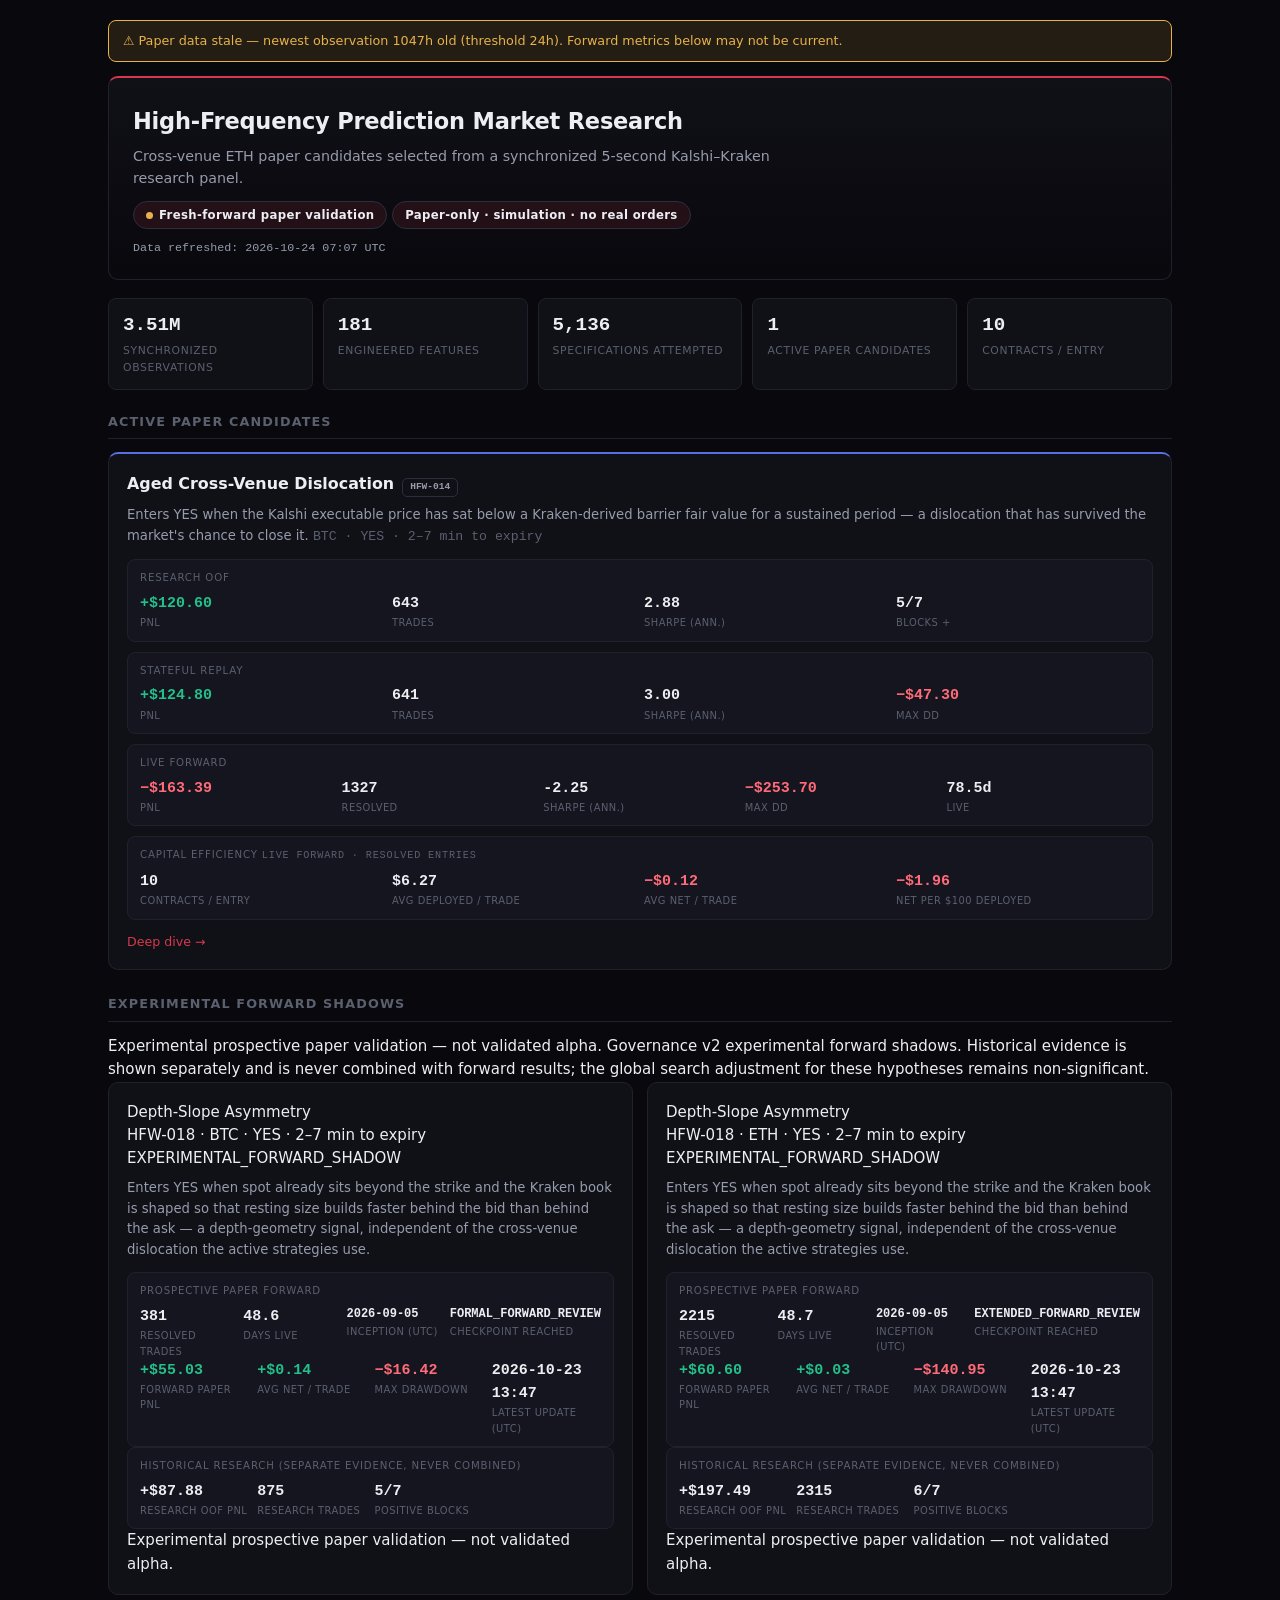
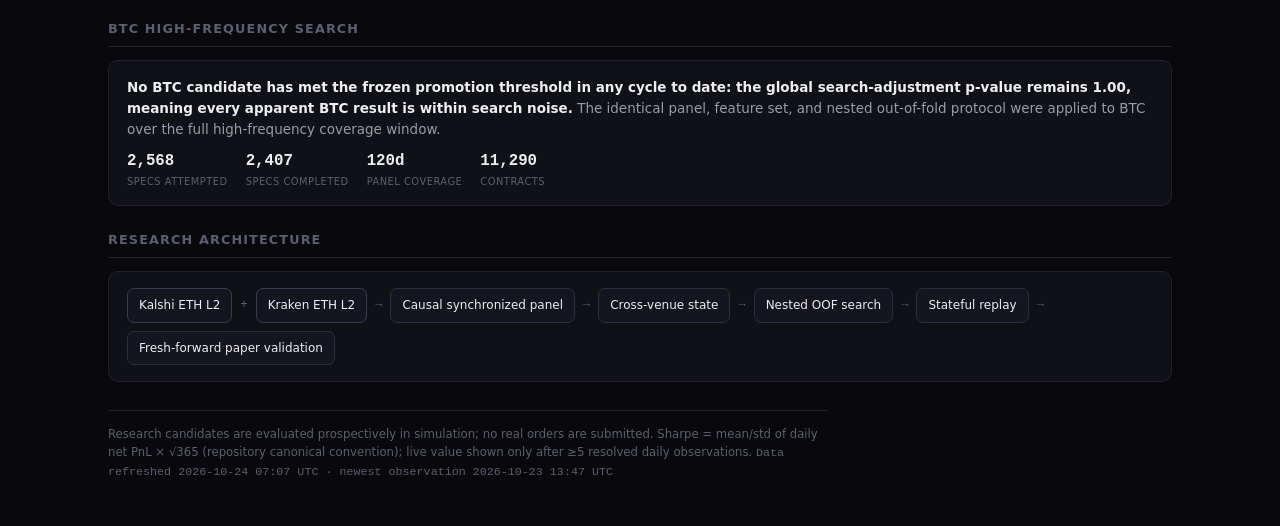
==== commit 8e2ae42f: "publish dashboard bundle 25bcb14f85095a38" ====
--- a/dashboard/index.html
+++ b/dashboard/index.html
@@ -3,8 +3,7 @@
 <head>
 <meta charset="utf-8">
 <meta name="viewport" content="width=device-width,initial-scale=1">
-<title>Prediction Market Execution Lab</title>
-<meta name="description" content="Quantitative research on Kalshi 15-minute BTC/ETH binaries against Kraken spot: price discovery, calibration, execution cost and pre-registered paper-forward validation. Paper trading only.">
+<title>High-Frequency Prediction Market Research — WSS</title>
 <link rel="stylesheet" href="style.css">
 </head>
 <body>
@@ -13,121 +12,24 @@
 <div id="stale-banner" style="display:none"></div>
 
 <div class="hero">
-  <h1>Prediction Market Execution Lab</h1>
-  <p class="sub">Research on Kalshi's 15-minute BTC and ETH binaries against the Kraken
-  spot book: how fast the binary absorbs spot information, whether a spot-implied
-  model beats its price, what it costs to trade, and whether any edge found
-  historically survives prospective paper trading under pre-registered rules.</p>
-  <span class="chip"><span class="dot"></span>Paper-only · simulated execution · no real orders</span>
-  <span class="chip">Research pass 2026-10-22</span>
+  <h1>High-Frequency Prediction Market Research</h1>
+  <p class="sub">Cross-venue ETH paper candidates selected from a synchronized
+  5-second Kalshi–Kraken research panel.</p>
+  <span class="chip"><span class="dot"></span>Fresh-forward paper validation</span>
+  <span class="chip">Paper-only · simulation · no real orders</span>
   <div id="refreshed" class="mono" style="margin-top:10px;font-size:.78em;color:#969cab"></div>
 </div>
 
 <div class="metrics">
-  <div class="metric"><div class="v" id="hd-obs">—</div><div class="k">Synchronized 5 s cross-venue observations</div></div>
-  <div class="metric"><div class="v" id="hd-specs-all">—</div><div class="k">Specifications &amp; model fits scored</div></div>
-  <div class="metric"><div class="v" id="hd-fwd-trades">—</div><div class="k">Prospective paper trades · <span id="hd-fwd-cands">—</span> frozen candidates</div></div>
-  <div class="metric"><div class="v" id="hd-prints">—</div><div class="k" id="hd-prints-k">Kalshi prints (public sample)</div></div>
-  <div class="metric"><div class="v">0</div><div class="k">Edges validated after costs</div></div>
+  <div class="metric"><div class="v" id="hd-obs">—</div><div class="k">Synchronized observations</div></div>
+  <div class="metric"><div class="v" id="hd-feat">—</div><div class="k">Engineered features</div></div>
+  <div class="metric"><div class="v" id="hd-specs">—</div><div class="k">Specifications attempted</div></div>
+  <div class="metric"><div class="v" id="hd-active">—</div><div class="k">Active paper candidates</div></div>
+  <div class="metric"><div class="v" id="hd-scale">—</div><div class="k" id="hd-scale-k">Contracts / entry</div></div>
 </div>
 
 <section>
-  <h3>What the evidence says</h3>
-  <div class="panel" id="rs-findings"><p>Loading…</p></div>
-</section>
-
-<section>
-  <h3 class="qhead"><span class="qtag">Q1</span> Does historical edge survive prospective testing?</h3>
-  <p class="lede">Six candidates passed nested walk-forward out-of-fold (OOF) testing and were
-  then run forward on unseen markets from zero-start paper ledgers, entering at the
-  walked 10-contract VWAP plus Kalshi fees and holding to settlement. Historical and
-  forward evidence are separate streams and are never added together. Forward data
-  through <span class="mono" id="rs-forward-cutoff">—</span>.</p>
-  <div id="rs-fwd-table" style="margin-bottom:12px"></div>
-  <div class="chart-box"><h4>Research margin vs prospective margin (win rate minus break-even w* = p + f/q)</h4><div id="rs-shrink"></div>
-    <p class="cap">Research OOF margins are approval-time figures. Forward CIs are day-block bootstrap (2,000 draws). The pooled forward margin across all six is near zero.</p></div>
-  <p class="lede" style="margin-top:14px"><b>Cumulative P&amp;L, all six candidates (not just the best).</b> Grey: historical OOF
-  as re-scored in research cycle 2026-08-03, up to each candidate's approval cutoff
-  (R1, R3: 2026-07-22; all others: 2026-08-03). Blue on the tinted
-  background: prospective paper forward from inception; red wash: forward drawdown. Units: USD per
-  10-contract entry. The two phases are never joined.</p>
-  <div class="grid3" id="rs-equity"></div>
-</section>
-
-<section>
-  <h3 class="qhead"><span class="qtag">Q2</span> Is the binary mispriced relative to a spot-implied model?</h3>
-  <p class="lede">Every candidate above that failed forward traded a gap between the Kalshi price
-  and a barrier probability implied by Kraken spot, strike, time to expiry and trailing
-  realised volatility. The direct test asks which of the two forecast settlement better, on
-  prospective entries neither was fitted to (first entry per contract, chronological 60/40 split
-  for the recalibration).</p>
-  <div class="grid2">
-    <div class="chart-box"><h4>Reliability — BTC</h4><div id="rs-rel-btc"></div></div>
-    <div class="chart-box"><h4>Reliability — ETH</h4><div id="rs-rel-eth"></div></div>
-  </div>
-  <div id="rs-cal-table" style="margin:12px 0"></div>
-  <div class="grid2">
-    <div class="chart-box"><h4>Claimed edge vs realised — BTC</h4><div id="rs-dec-btc"></div></div>
-    <div class="chart-box"><h4>Claimed edge vs realised — ETH</h4><div id="rs-dec-eth"></div></div>
-  </div>
-  <p class="cap">The model claims edges of up to 30–36 points in the top decile. Realised outcome minus
-  mid stays within a few points in every decile and shows no monotone relation to the claimed gap, and
-  net returns after the spread and fees are near zero or negative throughout. Predictive accuracy is not
-  the same as executable profitability. Here there is little of either.</p>
-  <div class="panel needs-mw" style="margin-top:12px">
-    <p><b>Replication on an independent public tick sample</b> (barrier model with 1-second Kraken vol, five
-    fixed checkpoints per contract, test days only):</p>
-    <div id="rs-mw-cal" style="margin-top:8px"></div>
-  </div>
-</section>
-
-<section>
-  <h3 class="qhead"><span class="qtag">Q3</span> How fast does Kalshi absorb spot moves?</h3>
-  <p class="lede">Event study on the public tick sample. Event: a Kraken five-second log move of at least
-  three trailing-vol standard deviations. Response: change in the Kalshi two-sided trade-implied mid,
-  divided by the change the barrier model implies. 100% means fully priced. Bands are 95% bootstrap
-  CIs over asset-day blocks.</p>
-  <div class="chart-box needs-mw"><h4>Pass-through of the model-implied move</h4><div id="rs-pass"></div>
-    <p class="cap">h = 0 is the end of the five-second spot window, so the value there is repricing in the same seconds as
-    the spot move. The response then flattens below 100% everywhere except in the final three minutes. The shortfall
-    does not close, so it reads as the spot model overstating the move (Q2) rather than as delay.</p></div>
-  <div class="grid2">
-    <div class="chart-box needs-mw"><h4>By Kalshi book activity (both assets)</h4><div id="rs-pass-liq"></div></div>
-    <div class="chart-box needs-mw"><h4>By time to expiry (both assets)</h4><div id="rs-pass-tte"></div></div>
-  </div>
-  <p class="lede" style="margin-top:12px"><b>Is what remains tradable?</b> Preregistered rules on the four held-out test
-  days: buy the side the move indicates at the first observed print on that side after a reaction
-  latency, hold to settlement, one contract, one entry per contract and side. Other families: follow
-  signed taker flow (Q4) and trade the largest model-vs-mid gaps (Q2). All 22 specifications are
-  shown. P-values are Holm-adjusted across all 22.</p>
-  <div id="rs-exec" class="needs-mw"></div>
-</section>
-
-<section>
-  <h3 class="qhead"><span class="qtag">Q4</span> Does order flow predict the next quote or the outcome?</h3>
-  <p class="lede">Signed Kalshi taker flow, (YES-taker − NO-taker contracts) / total over the trailing 30 s,
-  sampled every 5 s. It is a channel the 181-feature book panel never used. Flow-sorted deciles of the next
-  30 s mid change and of the settlement surprise (outcome − mid). Flow barely moves the next quote. Settlement
-  leans <i>against</i> heavy flow, a pattern that does not survive multiple-testing correction. Following the
-  flow at the first print after 1 s loses on all eight preregistered variants.</p>
-  <div class="grid2">
-    <div class="chart-box needs-mw"><h4>BTC</h4><div id="rs-flow-btc"></div></div>
-    <div class="chart-box needs-mw"><h4>ETH</h4><div id="rs-flow-eth"></div></div>
-  </div>
-</section>
-
-<section>
-  <h3 class="qhead"><span class="qtag">Q5</span> Where does the edge go?</h3>
-  <p class="lede">Per forward trade: the settlement edge measured from the Kalshi mid, the
-  cost of crossing the spread and walking the book to 10 contracts, and the exchange fee. Each
-  candidate's mid is reconstructed from its own entry record.</p>
-  <div class="chart-box"><h4>Decomposition per 10-contract trade (USD)</h4><div id="rs-costs"></div></div>
-  <p class="lede"><b>Sensitivity of forward net P&amp;L</b> to a worse fill (+1 / +2 ticks on every entry) and higher fees:</p>
-  <div id="rs-sens"></div>
-</section>
-
-<section>
-  <h3>Paper candidates still running</h3>
+  <h3>Active Paper Candidates</h3>
   <div class="cards" id="cards"></div>
 </section>
 
@@ -137,45 +39,45 @@
   <div class="cards" id="exp-cards"></div>
 </section>
 
+
 <section>
-  <h3>Methodology and data</h3>
-  <div class="panel method">
-    <dl>
-      <dt>Live collection</dt><dd>Full-depth Kalshi and Kraken order books every 5 s for BTC and ETH, plus
-        every Kalshi print with its venue trade_id, aligned with backward-only as-of joins (an observation is
-        never matched to reference data recorded after it). Fail-closed collection validation and gap
-        classification, e.g. the Thursday Kalshi maintenance window.</dd>
-      <dt>Research panel</dt><dd><span id="btc-days">—</span> of BTC, <span id="btc-ctr">—</span> contracts,
-        181 engineered features. <span id="btc-outcome">—</span>
-        <span class="muted">(<span id="btc-att">—</span> BTC specifications attempted, <span id="btc-ok">—</span> completed; <span id="hd-specs">—</span> across both assets in the HF architecture.)</span></dd>
-      <dt>Search discipline</dt><dd>Hypotheses are written as mechanism memos and catalogue-hashed before
-        scoring. Evaluation is nested walk-forward out-of-fold, then a global reality-check adjustment over the
-        whole search; the latest cycle's adjusted p-values are 1.00 (BTC) and 0.997 (ETH).
-        Blind base-rate gates check that every hypothesis can fire before it is frozen.</dd>
-      <dt>Execution model</dt><dd>Aggressive entries only: the walked 10-contract VWAP against the visible book,
-        the canonical Kalshi taker fee ceil(0.07·q·p·(1−p)) cents, held to settlement. Passive fills are not
-        assumed. A separate preregistered queue-model study found adverse selection offsets the cost saving.
-        In the public tick sample (Q3–Q4) the entry price is the first observed print on the traded side after
-        the latency; depth is not observed there.</dd>
-      <dt>Forward governance</dt><dd>Zero-start ledgers, frozen specifications, review checkpoints opened on
-        blind evidence counts (trades, contracts, days, hour and weekday coverage), and a frozen mechanical
-        suspension policy. Four of six candidates have met it.</dd>
-      <dt>Public tick sample</dt><dd>Collected for this pass from public endpoints: <span class="mono" id="rs-mw-window">—</span>.</dd>
-      <dt>Not established</dt><dd>Any profitable rule; passive execution value; performance at larger size; and
-        anything about the private 5 s panel since 2026-09-22, which this pass did not re-search.</dd>
-    </dl>
-    <div id="rs-coverage" style="margin-top:12px" class="needs-mw"></div>
-    <p class="cap">BTC contracts carry about 38,000 Kalshi prints each, so a time-budgeted fetch reached 544 of 953 BTC
-    contracts. They were taken in a seeded, outcome-blind random order that spans all ten days. Missing contracts are
-    excluded, never filled. Spot is observed only when Kraken trades, so the latest spot print is often older than 1 s.</p>
+  <h3>BTC High-Frequency Search</h3>
+  <div class="panel">
+    <p><b id="btc-outcome">—</b>
+    The identical panel, feature set, and nested out-of-fold protocol were applied to BTC
+    over the full high-frequency coverage window.</p>
+    <div class="btc-facts">
+      <div class="m"><div class="v mono" id="btc-att">—</div><div class="k">Specs attempted</div></div>
+      <div class="m"><div class="v mono" id="btc-ok">—</div><div class="k">Specs completed</div></div>
+      <div class="m"><div class="v mono" id="btc-days">—</div><div class="k">Panel coverage</div></div>
+      <div class="m"><div class="v mono" id="btc-ctr">—</div><div class="k">Contracts</div></div>
+    </div>
   </div>
 </section>
 
-<div class="metric" style="display:none"><div class="v" id="hd-feat"></div><div class="v" id="hd-active"></div><div class="v" id="hd-scale"></div><div class="k" id="hd-scale-k"></div></div>
-
-<p class="footer-note">Every result is simulated paper execution against recorded or live public books. No
-real orders are submitted and nothing here is investment advice. Strategy conditions, thresholds, entry side
-and entry window are withheld. <span id="sharpe-note"></span>
+<section>
+  <h3>Research Architecture</h3>
+  <div class="panel">
+    <div class="arch">
+      <span class="node src">Kalshi ETH L2</span>
+      <span class="plus">+</span>
+      <span class="node src">Kraken ETH L2</span>
+      <span class="arrow">→</span>
+      <span class="node">Causal synchronized panel</span>
+      <span class="arrow">→</span>
+      <span class="node">Cross-venue state</span>
+      <span class="arrow">→</span>
+      <span class="node">Nested OOF search</span>
+      <span class="arrow">→</span>
+      <span class="node">Stateful replay</span>
+      <span class="arrow">→</span>
+      <span class="node">Fresh-forward paper validation</span>
+    </div>
+  </div>
+</section>
+
+<p class="footer-note">Research candidates are evaluated prospectively in simulation;
+no real orders are submitted. <span id="sharpe-note"></span>
 <span id="gen-ts" class="mono"></span></p>
 
 </div>
@@ -225,8 +127,8 @@
     const live = f.state==='live';
     const sharpeLive = f.sharpe_ann==null ? '—' : f.sharpe_ann.toFixed(2);
     return `<div class="card ${cls[id]}">
-      <h2>${c.title} <span class="code">${c.code}</span>${c.status && c.status!=='Active paper candidate' ? `<span class="status-pill">${c.status}</span>` : ''}</h2>
-      <p class="mech">${c.mechanism} <span class="mono" style="color:var(--muted)">${c.asset} · paper only · signal parameters withheld</span></p>
+      <h2>${c.title} <span class="code">${c.code}</span></h2>
+      <p class="mech">${c.mechanism} <span class="mono" style="color:var(--muted)">${c.asset} · ${c.side} · ${c.window}</span></p>
       <div class="mgroups">
         <div class="mgroup"><div class="glabel">Research OOF</div>
           <div class="mrow">
@@ -284,7 +186,7 @@
       <div class="card">
         <div class="chead">
           <div><div class="ctitle">${c.title||id}</div>
-               <div class="csub">${c.code||''} · ${c.asset||''} · signal parameters withheld</div></div>
+               <div class="csub">${c.code||''} · ${c.asset||''} · ${c.side||''} · ${c.window||''}</div></div>
           <div class="badge">${c.lifecycle_status||'EXPERIMENTAL_FORWARD_SHADOW'}</div>
         </div>
         <p class="mech">${c.mechanism||''}</p>
@@ -333,6 +235,5 @@
   if (hdActive) hdActive.textContent = activeIds.length;
 });
 </script>
-<script src="research.js"></script>
 </body>
 </html>
--- a/dashboard/style.css
+++ b/dashboard/style.css
@@ -1,5 +1,6 @@
 /* WSS HF forward dashboard — extends the brand tokens of research_v1.
-   Candidate identity colors validated (dataviz six checks, dark surface). */
+   Candidate identity colors validated (dataviz six checks, dark surface):
+   XVFV-08 #5d6fe0. */
 :root{
   --bg:#08080d;--bg2:#101017;--bg3:#15151f;--surface3:#1c1c28;
   --bd:#21212e;--bd2:#2d2d3e;
@@ -93,45 +94,3 @@
   .hero{padding:20px 16px}
   .wrap{padding:14px 12px 34px}
 }
-
-/* research sections (research_pass_2026-10-22) */
-.lede{color:var(--dim);font-size:.9em;margin:-4px 0 12px;max-width:820px}
-.lede b{color:var(--txt)}
-.findings{padding-left:20px;display:grid;gap:10px}
-.findings li{color:var(--dim);font-size:.92em}
-.findings li b{color:var(--txt)}
-.grid2{display:grid;grid-template-columns:repeat(auto-fit,minmax(320px,1fr));gap:12px}
-.grid3{display:grid;grid-template-columns:repeat(auto-fit,minmax(300px,1fr));gap:12px}
-.cap{color:var(--muted);font-size:.74em;margin-top:6px}
-.muted{color:var(--muted)}
-.viz-legend{display:flex;flex-wrap:wrap;gap:6px 16px;font-size:.74em;color:var(--dim);margin:2px 0 8px}
-.viz-legend span{display:inline-flex;align-items:center;gap:6px}
-.viz-legend i{display:inline-block;width:14px;height:0;border-top:2px solid;border-radius:2px}
-.viz-tip{position:fixed;z-index:20;display:none;pointer-events:none;max-width:280px;
-  background:var(--surface3);border:1px solid var(--bd2);border-radius:7px;padding:7px 10px;
-  font-size:.76em;color:var(--txt);box-shadow:0 6px 18px rgba(0,0,0,.45)}
-.tbl-wrap{overflow-x:auto;border:1px solid var(--bd);border-radius:8px}
-.tbl{border-collapse:collapse;width:100%;font-size:.8em;min-width:980px}
-.tbl td .mono,.tbl td.n{white-space:nowrap}
-.tbl th{text-align:left;color:var(--muted);font-weight:600;font-size:.86em;letter-spacing:.03em;
-  text-transform:uppercase;padding:8px 10px;border-bottom:1px solid var(--bd2);background:var(--bg3);white-space:nowrap}
-.tbl td{padding:7px 10px;border-bottom:1px solid var(--bd);color:var(--dim);vertical-align:top;font-variant-numeric:tabular-nums}
-.tbl td b{color:var(--txt)}
-.tbl tr:last-child td{border-bottom:0}
-.tbl .v{font-weight:600}
-.qhead{display:flex;align-items:baseline;gap:10px;flex-wrap:wrap}
-.qtag{font-family:var(--mono);font-size:.72em;color:var(--accent);border:1px solid var(--bd2);border-radius:5px;padding:1px 7px}
-.status-pill{display:inline-block;font-size:.68em;letter-spacing:.04em;text-transform:uppercase;
-  border:1px solid var(--bd2);border-radius:999px;padding:2px 9px;color:var(--warn);margin-left:6px}
-.method dl{display:grid;grid-template-columns:minmax(140px,220px) 1fr;gap:6px 16px;font-size:.86em}
-.method dt{color:var(--txt);font-weight:600}
-.method dd{color:var(--dim)}
-@media(max-width:640px){.method dl{grid-template-columns:1fr}}
-/* experimental shadow cards (classes previously unstyled) */
-.chead{display:flex;justify-content:space-between;align-items:flex-start;gap:10px;flex-wrap:wrap;margin-bottom:6px}
-.ctitle{font-size:1.06em;font-weight:600}
-.csub{color:var(--muted);font-family:var(--mono);font-size:.74em;margin-top:2px}
-.badge{font-family:var(--mono);font-size:.62em;letter-spacing:.03em;border:1px solid var(--bd2);border-radius:999px;padding:3px 9px;color:var(--warn);white-space:nowrap}
-.note{color:var(--dim);font-size:.84em;margin:8px 0}
-.card .mgroup+.mgroup,.card .mgroup+.note{margin-top:10px}
-.card .mrow+.mrow{margin-top:8px}
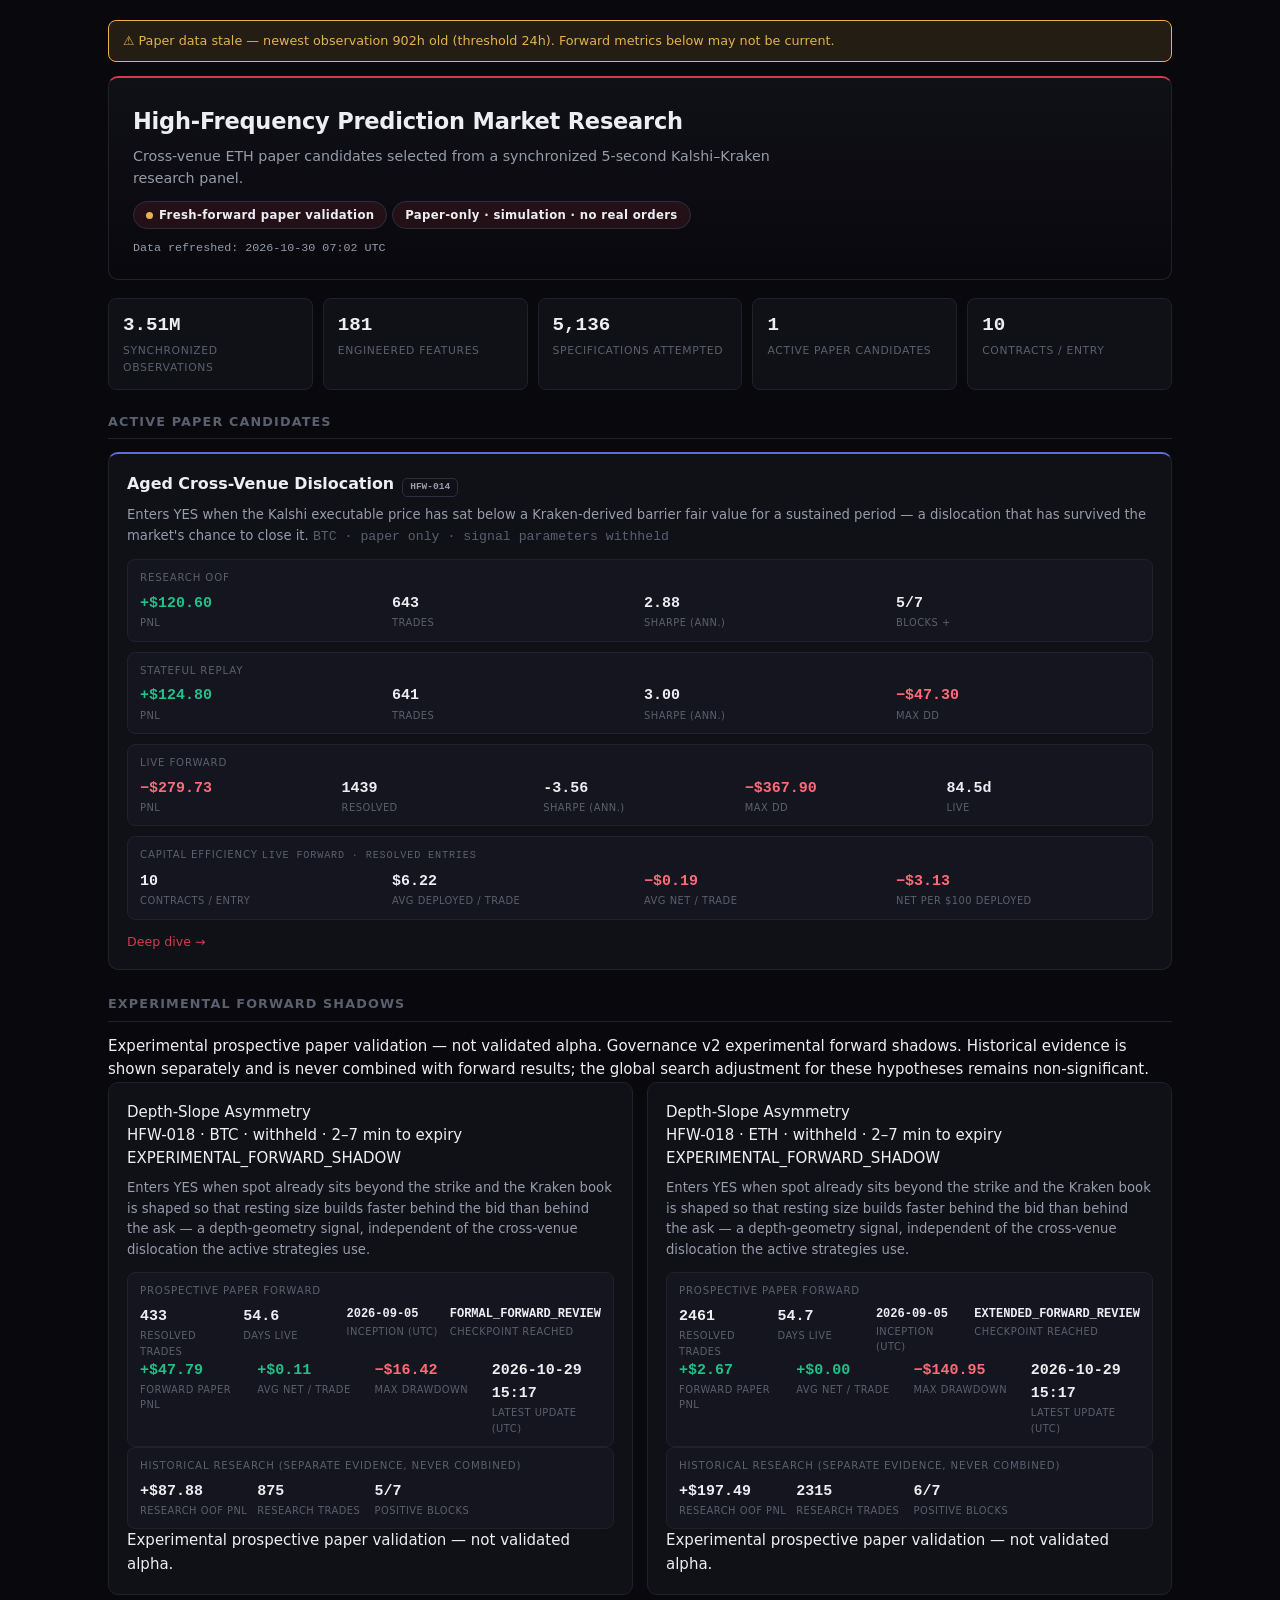
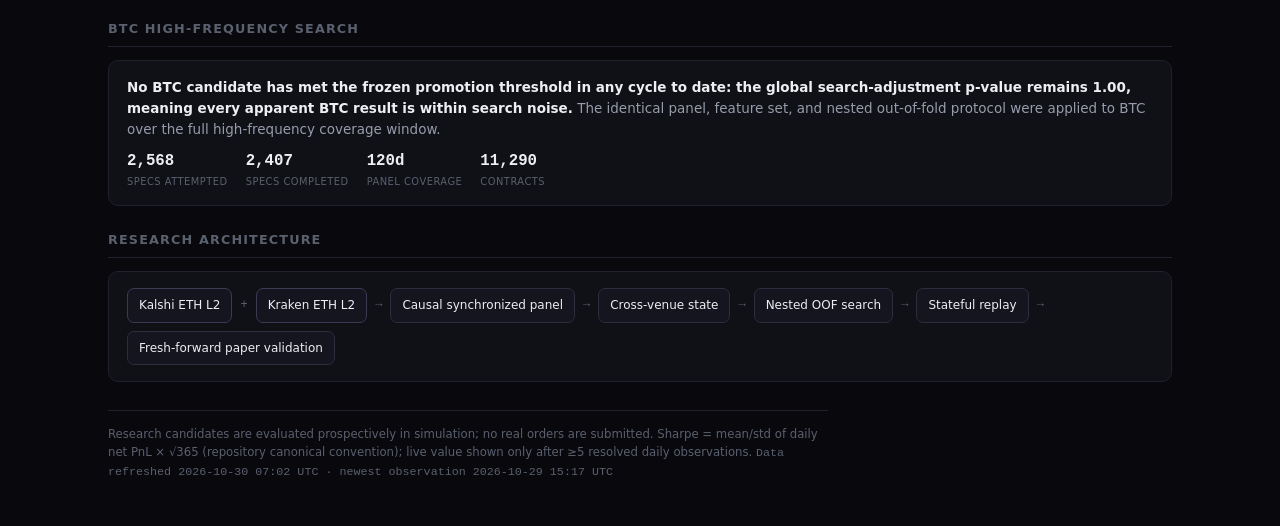
==== commit 6031337a: "Merge 9fe48944b81e6c9167a2b6de22cfbabc4a35b49a into 0b64f131fd6d7ea7ef74764cae1c20d4d94ac6eb" ====
--- a/dashboard/index.html
+++ b/dashboard/index.html
@@ -128,7 +128,7 @@
     const sharpeLive = f.sharpe_ann==null ? '—' : f.sharpe_ann.toFixed(2);
     return `<div class="card ${cls[id]}">
       <h2>${c.title} <span class="code">${c.code}</span></h2>
-      <p class="mech">${c.mechanism} <span class="mono" style="color:var(--muted)">${c.asset} · ${c.side} · ${c.window}</span></p>
+      <p class="mech">${c.mechanism} <span class="mono" style="color:var(--muted)">${c.asset} · paper only · signal parameters withheld</span></p>
       <div class="mgroups">
         <div class="mgroup"><div class="glabel">Research OOF</div>
           <div class="mrow">
